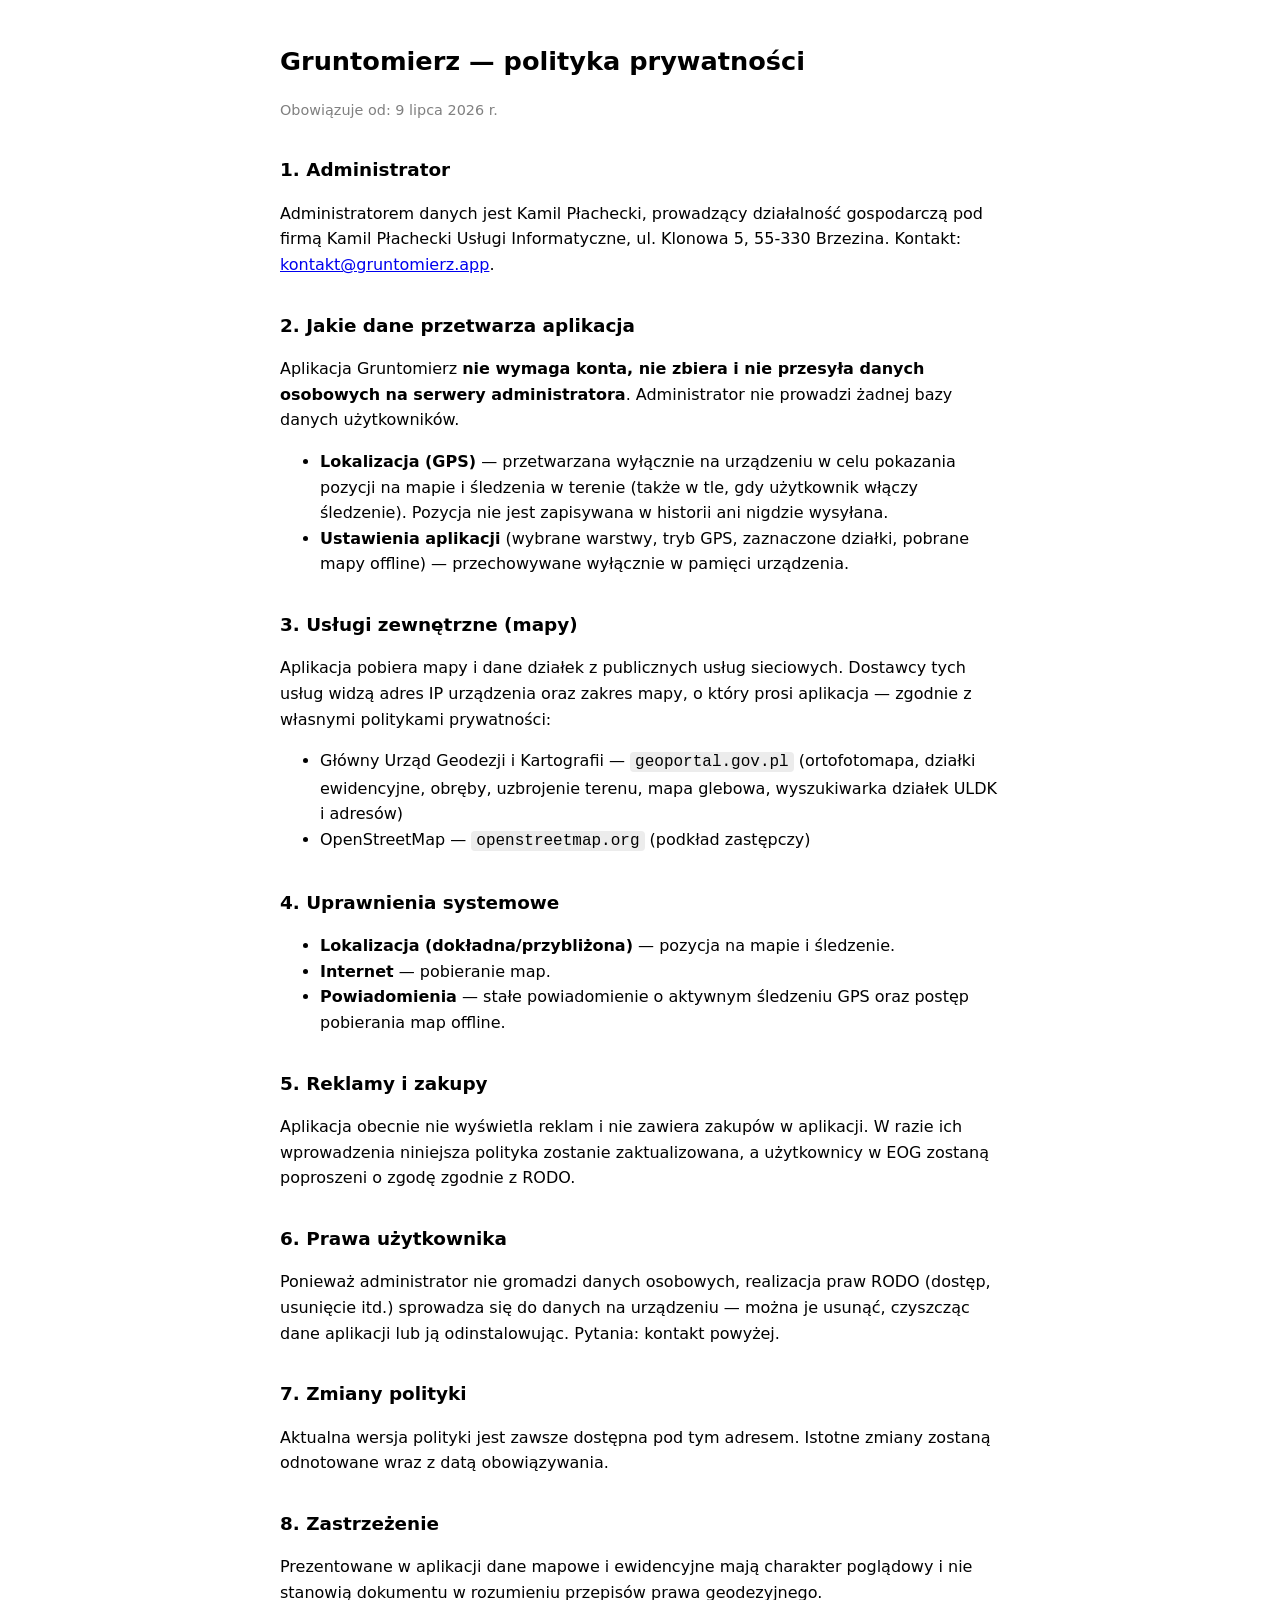
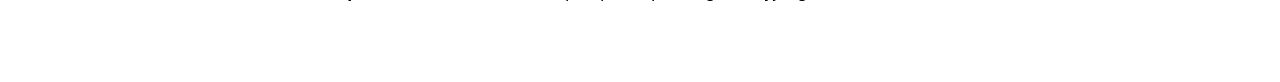
==== index.html @ 34370889 "Polityka prywatnosci Gruntomierz" ====
<!DOCTYPE html>
<html lang="pl">
<head>
<meta charset="utf-8">
<meta name="viewport" content="width=device-width, initial-scale=1">
<title>Gruntomierz — polityka prywatności</title>
<style>
  :root { color-scheme: light dark; }
  body { max-width: 720px; margin: 0 auto; padding: 24px 16px 64px;
         font: 16px/1.6 system-ui, sans-serif; }
  h1 { font-size: 1.6em; } h2 { font-size: 1.15em; margin-top: 1.8em; }
  code { background: rgba(127,127,127,.15); padding: 1px 5px; border-radius: 4px; }
  .meta { color: gray; font-size: .9em; }
</style>
</head>
<body>
<h1>Gruntomierz — polityka prywatności</h1>
<p class="meta">Obowiązuje od: 9 lipca 2026 r.</p>

<h2>1. Administrator</h2>
<p>Administratorem danych jest Kamil Płachecki, prowadzący działalność gospodarczą
pod firmą Kamil Płachecki Usługi Informatyczne, ul. Klonowa 5, 55-330 Brzezina.
Kontakt: <a href="mailto:kontakt@gruntomierz.app">kontakt@gruntomierz.app</a>.</p>

<h2>2. Jakie dane przetwarza aplikacja</h2>
<p>Aplikacja Gruntomierz <strong>nie wymaga konta, nie zbiera i nie przesyła danych
osobowych na serwery administratora</strong>. Administrator nie prowadzi żadnej bazy
danych użytkowników.</p>
<ul>
  <li><strong>Lokalizacja (GPS)</strong> — przetwarzana wyłącznie na urządzeniu w celu
  pokazania pozycji na mapie i śledzenia w terenie (także w tle, gdy użytkownik włączy
  śledzenie). Pozycja nie jest zapisywana w historii ani nigdzie wysyłana.</li>
  <li><strong>Ustawienia aplikacji</strong> (wybrane warstwy, tryb GPS, zaznaczone działki,
  pobrane mapy offline) — przechowywane wyłącznie w pamięci urządzenia.</li>
</ul>

<h2>3. Usługi zewnętrzne (mapy)</h2>
<p>Aplikacja pobiera mapy i dane działek z publicznych usług sieciowych. Dostawcy tych
usług widzą adres IP urządzenia oraz zakres mapy, o który prosi aplikacja — zgodnie
z własnymi politykami prywatności:</p>
<ul>
  <li>Główny Urząd Geodezji i Kartografii — <code>geoportal.gov.pl</code>
  (ortofotomapa, działki ewidencyjne, obręby, uzbrojenie terenu, mapa glebowa,
  wyszukiwarka działek ULDK i adresów)</li>
  <li>OpenStreetMap — <code>openstreetmap.org</code> (podkład zastępczy)</li>
</ul>

<h2>4. Uprawnienia systemowe</h2>
<ul>
  <li><strong>Lokalizacja (dokładna/przybliżona)</strong> — pozycja na mapie i śledzenie.</li>
  <li><strong>Internet</strong> — pobieranie map.</li>
  <li><strong>Powiadomienia</strong> — stałe powiadomienie o aktywnym śledzeniu GPS
  oraz postęp pobierania map offline.</li>
</ul>

<h2>5. Reklamy i zakupy</h2>
<p>Aplikacja obecnie nie wyświetla reklam i nie zawiera zakupów w aplikacji.
W razie ich wprowadzenia niniejsza polityka zostanie zaktualizowana, a użytkownicy
w EOG zostaną poproszeni o zgodę zgodnie z RODO.</p>

<h2>6. Prawa użytkownika</h2>
<p>Ponieważ administrator nie gromadzi danych osobowych, realizacja praw RODO
(dostęp, usunięcie itd.) sprowadza się do danych na urządzeniu — można je usunąć,
czyszcząc dane aplikacji lub ją odinstalowując. Pytania: kontakt powyżej.</p>

<h2>7. Zmiany polityki</h2>
<p>Aktualna wersja polityki jest zawsze dostępna pod tym adresem. Istotne zmiany
zostaną odnotowane wraz z datą obowiązywania.</p>

<h2>8. Zastrzeżenie</h2>
<p>Prezentowane w aplikacji dane mapowe i ewidencyjne mają charakter poglądowy
i nie stanowią dokumentu w rozumieniu przepisów prawa geodezyjnego.</p>
</body>
</html>
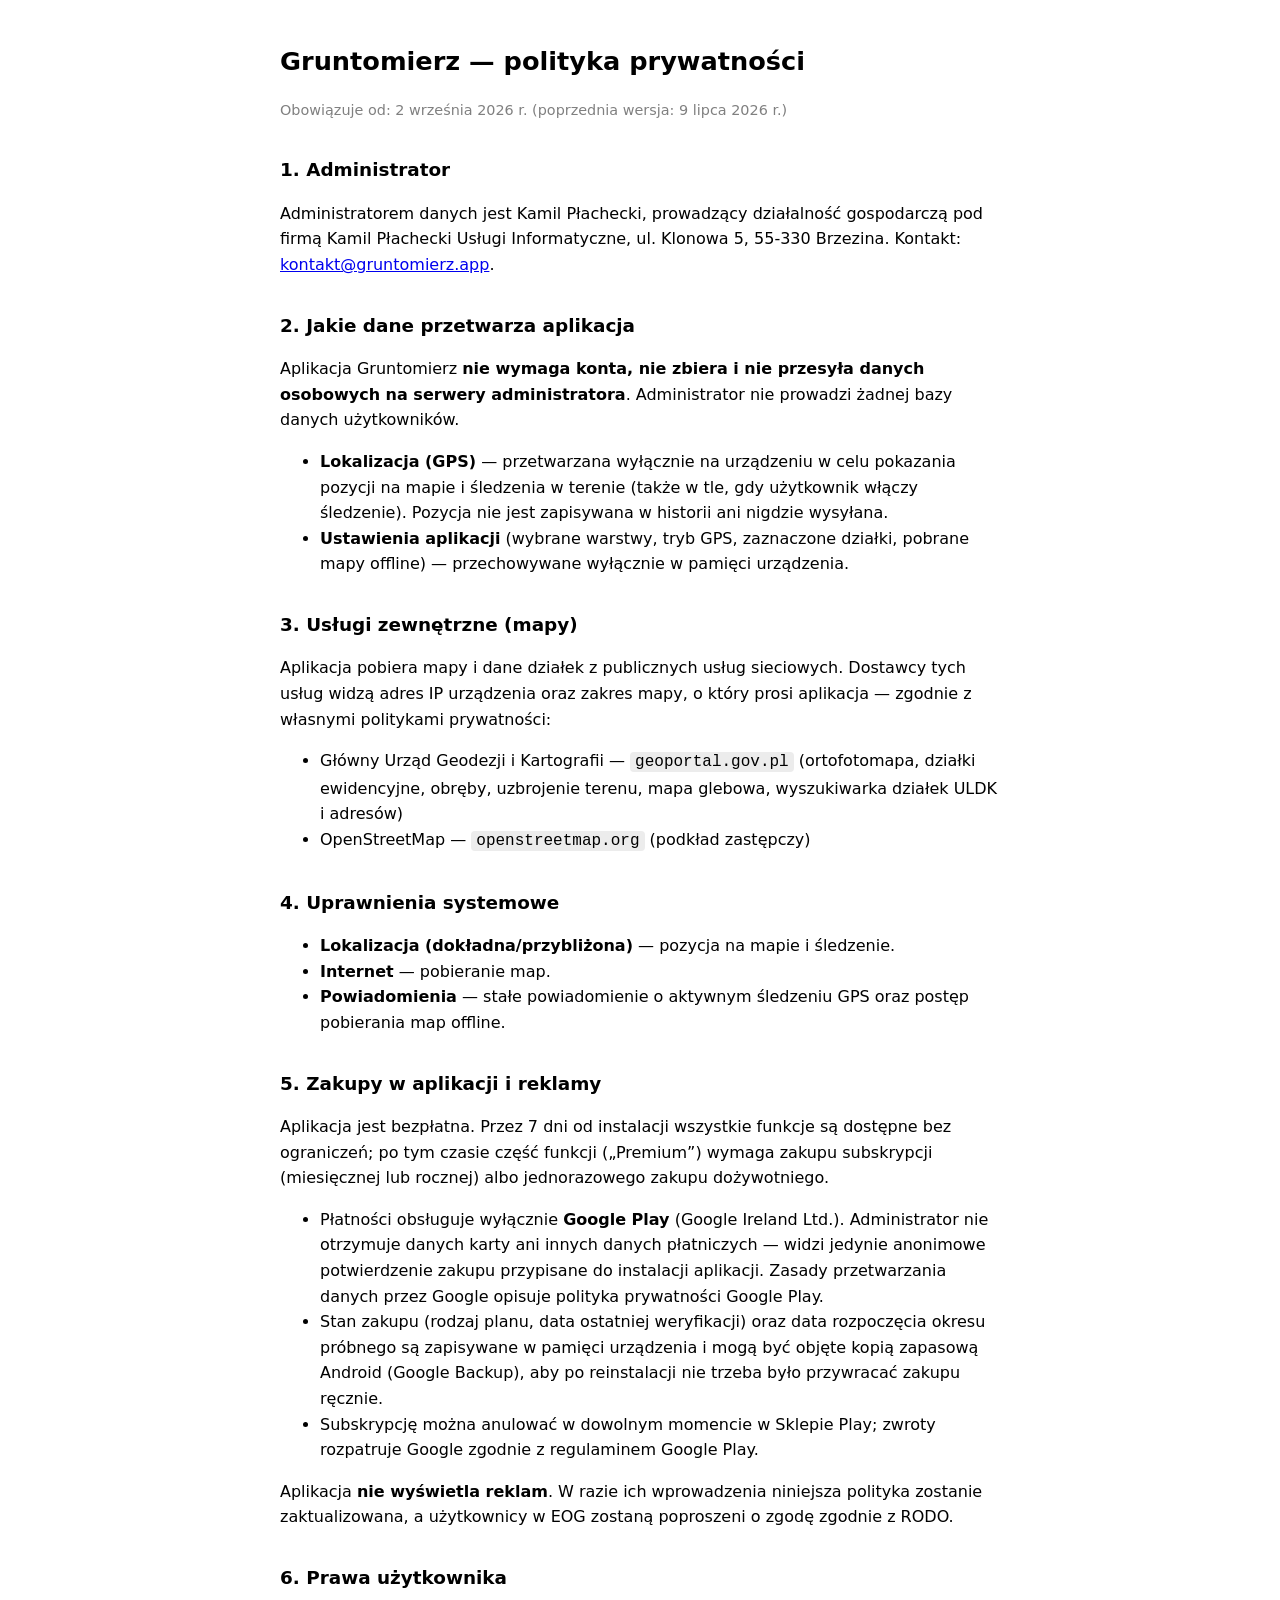
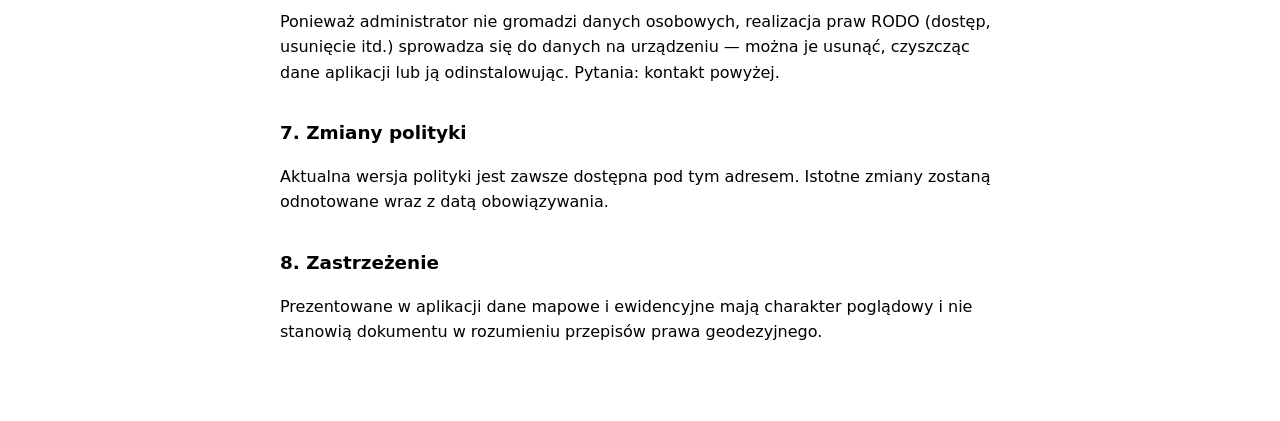
==== commit d0930059: "Polityka prywatnosci: sekcja o zakupach w aplikacji (Premium, Google Play Billing) Co-Authored-By: C" ====
--- a/index.html
+++ b/index.html
@@ -15,7 +15,7 @@
 </head>
 <body>
 <h1>Gruntomierz — polityka prywatności</h1>
-<p class="meta">Obowiązuje od: 9 lipca 2026 r.</p>
+<p class="meta">Obowiązuje od: 2 września 2026 r. (poprzednia wersja: 9 lipca 2026 r.)</p>
 
 <h2>1. Administrator</h2>
 <p>Administratorem danych jest Kamil Płachecki, prowadzący działalność gospodarczą
@@ -53,10 +53,23 @@
   oraz postęp pobierania map offline.</li>
 </ul>
 
-<h2>5. Reklamy i zakupy</h2>
-<p>Aplikacja obecnie nie wyświetla reklam i nie zawiera zakupów w aplikacji.
-W razie ich wprowadzenia niniejsza polityka zostanie zaktualizowana, a użytkownicy
-w EOG zostaną poproszeni o zgodę zgodnie z RODO.</p>
+<h2>5. Zakupy w aplikacji i reklamy</h2>
+<p>Aplikacja jest bezpłatna. Przez 7 dni od instalacji wszystkie funkcje są dostępne
+bez ograniczeń; po tym czasie część funkcji („Premium”) wymaga zakupu subskrypcji
+(miesięcznej lub rocznej) albo jednorazowego zakupu dożywotniego.</p>
+<ul>
+  <li>Płatności obsługuje wyłącznie <strong>Google Play</strong> (Google Ireland Ltd.).
+  Administrator nie otrzymuje danych karty ani innych danych płatniczych — widzi jedynie
+  anonimowe potwierdzenie zakupu przypisane do instalacji aplikacji. Zasady przetwarzania
+  danych przez Google opisuje polityka prywatności Google Play.</li>
+  <li>Stan zakupu (rodzaj planu, data ostatniej weryfikacji) oraz data rozpoczęcia okresu
+  próbnego są zapisywane w pamięci urządzenia i mogą być objęte kopią zapasową Android
+  (Google Backup), aby po reinstalacji nie trzeba było przywracać zakupu ręcznie.</li>
+  <li>Subskrypcję można anulować w dowolnym momencie w Sklepie Play; zwroty rozpatruje
+  Google zgodnie z regulaminem Google Play.</li>
+</ul>
+<p>Aplikacja <strong>nie wyświetla reklam</strong>. W razie ich wprowadzenia niniejsza polityka
+zostanie zaktualizowana, a użytkownicy w EOG zostaną poproszeni o zgodę zgodnie z RODO.</p>
 
 <h2>6. Prawa użytkownika</h2>
 <p>Ponieważ administrator nie gromadzi danych osobowych, realizacja praw RODO
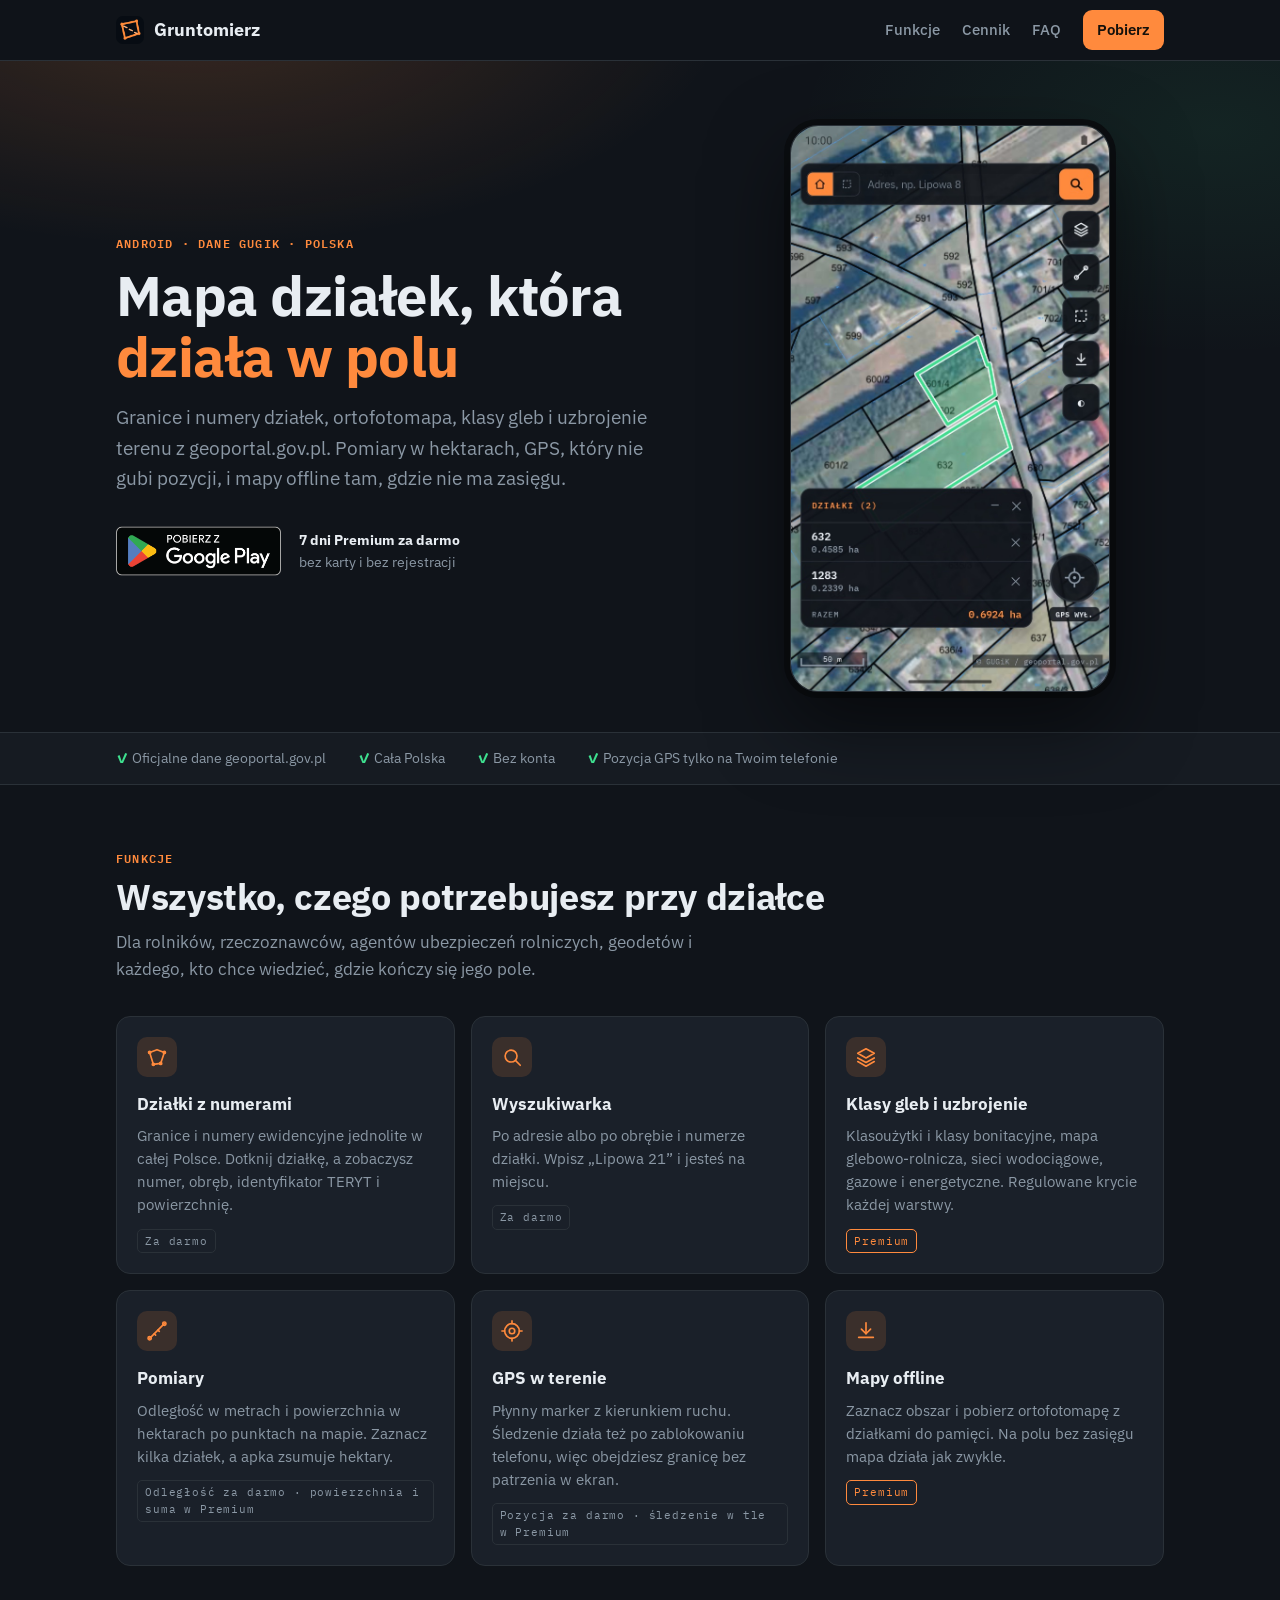
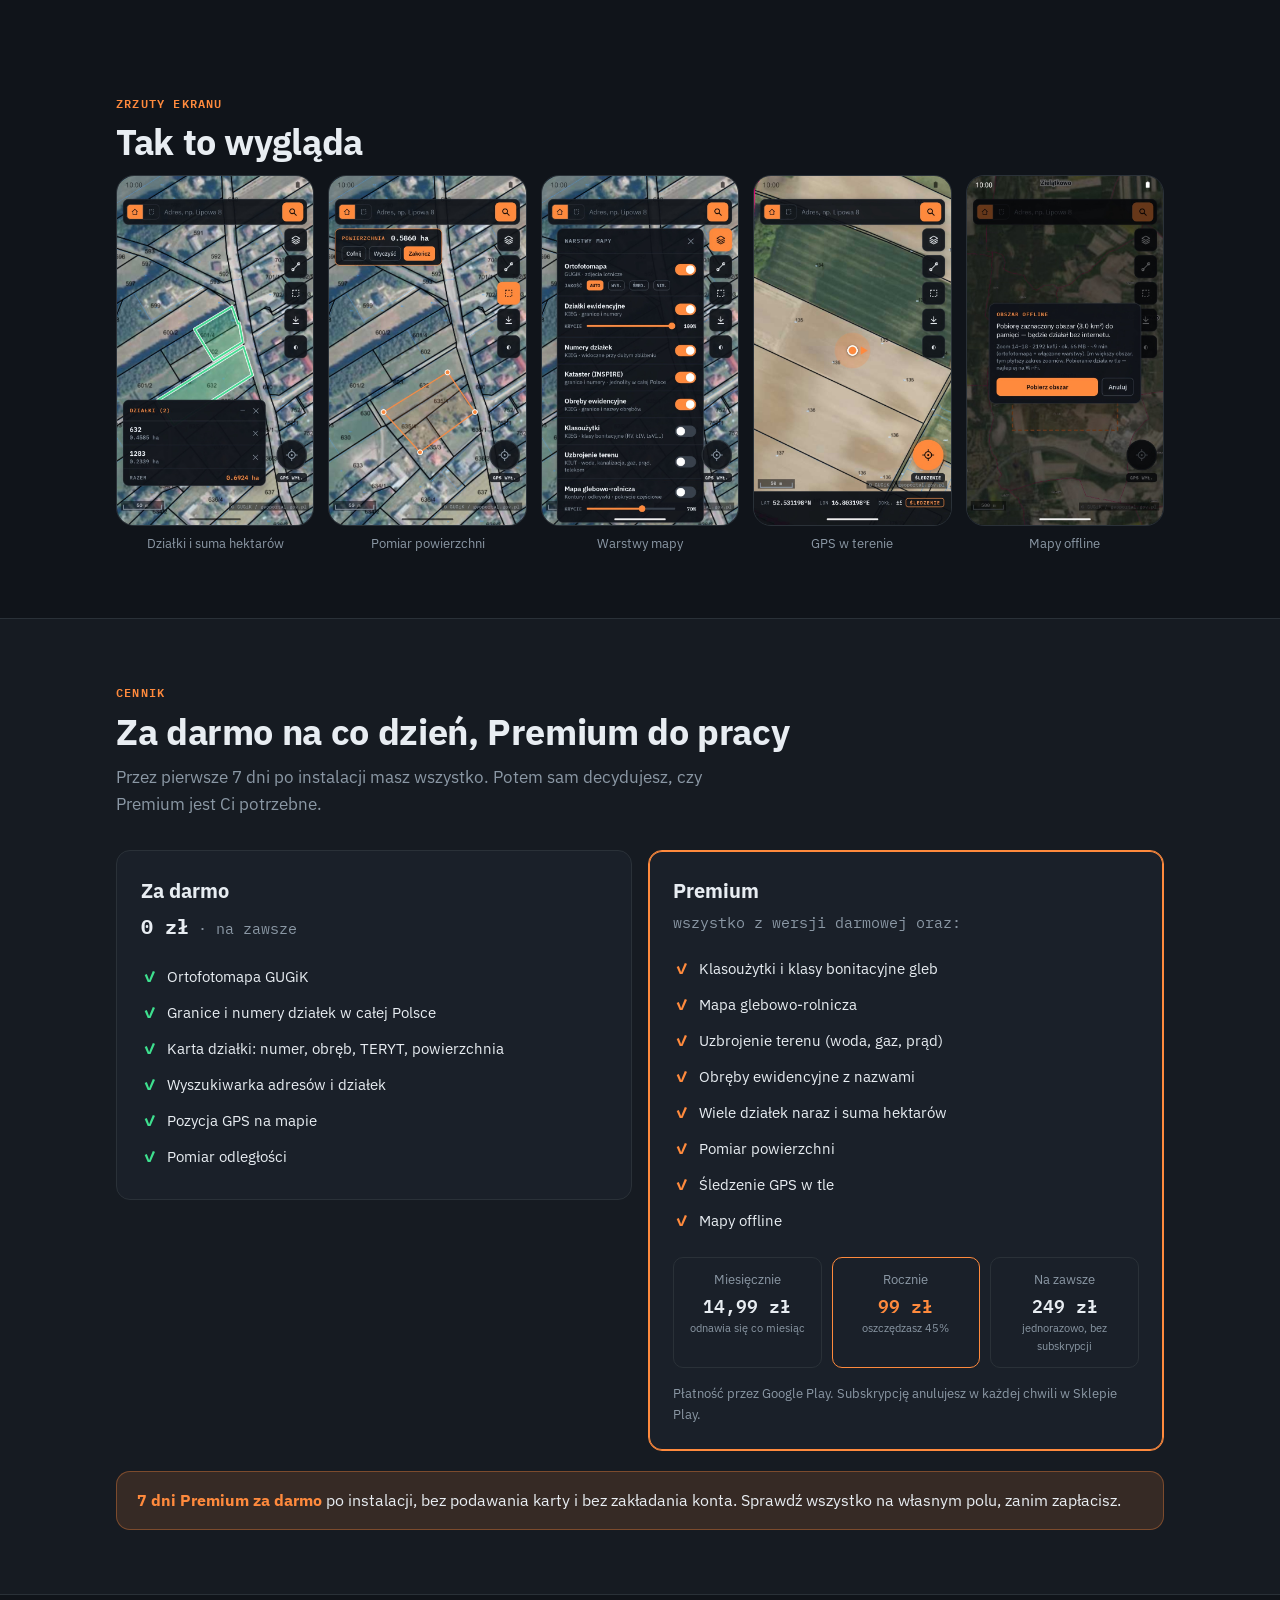
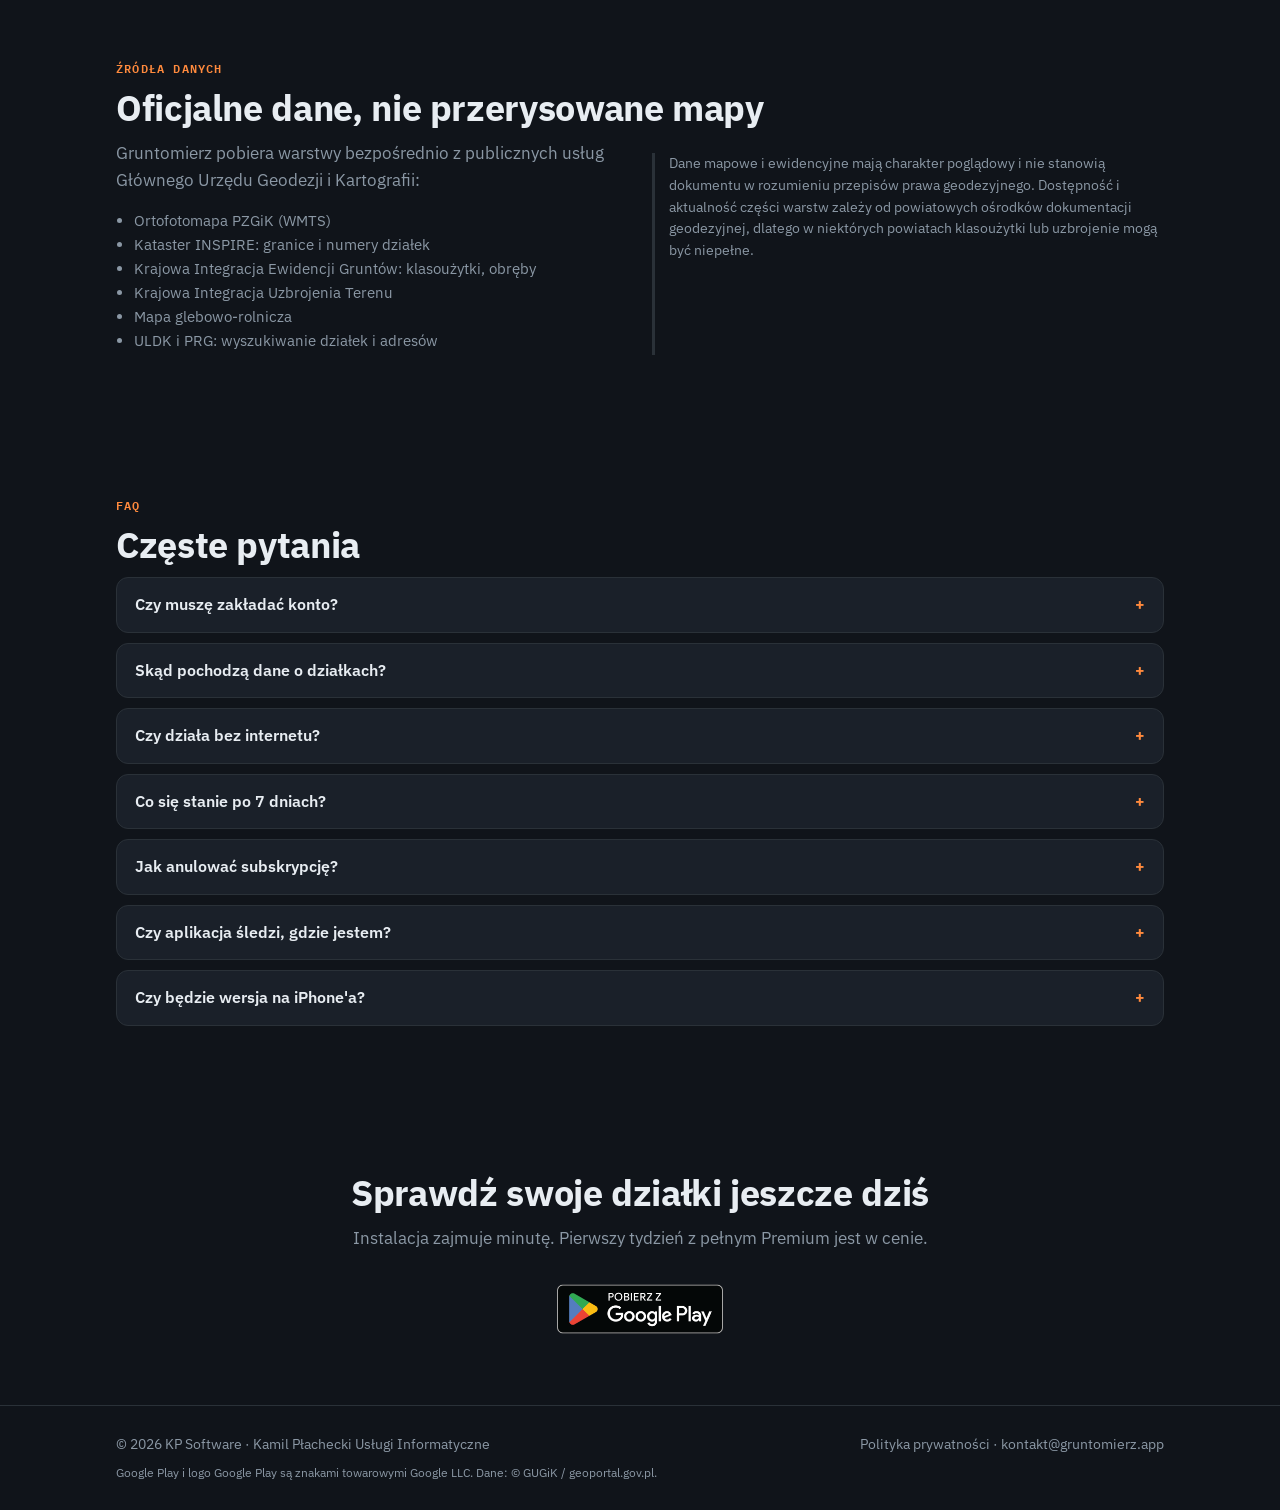
==== commit 6bb1873a: "Strona produktowa z odznaka Google Play; polityka prywatnosci na osobnej podstronie Co-Authored-By: " ====
--- a/index.html
+++ b/index.html
@@ -3,85 +3,236 @@
 <head>
 <meta charset="utf-8">
 <meta name="viewport" content="width=device-width, initial-scale=1">
-<title>Gruntomierz — polityka prywatności</title>
-<style>
-  :root { color-scheme: light dark; }
-  body { max-width: 720px; margin: 0 auto; padding: 24px 16px 64px;
-         font: 16px/1.6 system-ui, sans-serif; }
-  h1 { font-size: 1.6em; } h2 { font-size: 1.15em; margin-top: 1.8em; }
-  code { background: rgba(127,127,127,.15); padding: 1px 5px; border-radius: 4px; }
-  .meta { color: gray; font-size: .9em; }
-</style>
+<title>Gruntomierz – mapa działek dla rolników i rzeczoznawców</title>
+<meta name="description" content="Gruntomierz to aplikacja na Androida z mapą działek ewidencyjnych, ortofotomapą, klasami gleb, pomiarami i GPS w terenie. Oficjalne dane geoportal.gov.pl, mapy offline, 7 dni Premium za darmo.">
+<link rel="canonical" href="https://gruntomierz.app/">
+<meta property="og:type" content="website">
+<meta property="og:title" content="Gruntomierz – mapa działek dla rolników i rzeczoznawców">
+<meta property="og:description" content="Działki, ortofotomapa, klasy gleb, pomiary i GPS w terenie. Oficjalne dane geoportal.gov.pl. Android, 7 dni Premium za darmo.">
+<meta property="og:image" content="https://gruntomierz.app/assets/og-image.png">
+<meta property="og:url" content="https://gruntomierz.app/">
+<meta property="og:locale" content="pl_PL">
+<meta name="twitter:card" content="summary_large_image">
+<meta name="theme-color" content="#10141a">
+<link rel="icon" type="image/png" sizes="32x32" href="assets/favicon-32.png">
+<link rel="apple-touch-icon" href="assets/icon-192.png">
+<link rel="preconnect" href="https://fonts.googleapis.com">
+<link rel="preconnect" href="https://fonts.gstatic.com" crossorigin>
+<link href="https://fonts.googleapis.com/css2?family=IBM+Plex+Sans:wght@400;500;600;700&family=IBM+Plex+Mono:wght@500;600&display=swap" rel="stylesheet">
+<link rel="stylesheet" href="assets/site.css">
+<script type="application/ld+json">
+{
+  "@context": "https://schema.org",
+  "@type": "SoftwareApplication",
+  "name": "Gruntomierz",
+  "operatingSystem": "Android",
+  "applicationCategory": "UtilitiesApplication",
+  "description": "Mapa działek ewidencyjnych z ortofotomapą, klasami gleb, pomiarami, GPS w terenie i mapami offline. Oficjalne dane geoportal.gov.pl.",
+  "url": "https://gruntomierz.app/",
+  "installUrl": "https://play.google.com/store/apps/details?id=pl.gruntomierz.app",
+  "offers": [
+    {"@type": "Offer", "price": "0", "priceCurrency": "PLN", "description": "Wersja darmowa"},
+    {"@type": "Offer", "price": "14.99", "priceCurrency": "PLN", "description": "Premium miesięcznie"},
+    {"@type": "Offer", "price": "99", "priceCurrency": "PLN", "description": "Premium rocznie"},
+    {"@type": "Offer", "price": "249", "priceCurrency": "PLN", "description": "Premium na zawsze"}
+  ],
+  "author": {"@type": "Organization", "name": "KP Software"}
+}
+</script>
 </head>
 <body>
-<h1>Gruntomierz — polityka prywatności</h1>
-<p class="meta">Obowiązuje od: 2 września 2026 r. (poprzednia wersja: 9 lipca 2026 r.)</p>
-
-<h2>1. Administrator</h2>
-<p>Administratorem danych jest Kamil Płachecki, prowadzący działalność gospodarczą
-pod firmą Kamil Płachecki Usługi Informatyczne, ul. Klonowa 5, 55-330 Brzezina.
-Kontakt: <a href="mailto:kontakt@gruntomierz.app">kontakt@gruntomierz.app</a>.</p>
-
-<h2>2. Jakie dane przetwarza aplikacja</h2>
-<p>Aplikacja Gruntomierz <strong>nie wymaga konta, nie zbiera i nie przesyła danych
-osobowych na serwery administratora</strong>. Administrator nie prowadzi żadnej bazy
-danych użytkowników.</p>
-<ul>
-  <li><strong>Lokalizacja (GPS)</strong> — przetwarzana wyłącznie na urządzeniu w celu
-  pokazania pozycji na mapie i śledzenia w terenie (także w tle, gdy użytkownik włączy
-  śledzenie). Pozycja nie jest zapisywana w historii ani nigdzie wysyłana.</li>
-  <li><strong>Ustawienia aplikacji</strong> (wybrane warstwy, tryb GPS, zaznaczone działki,
-  pobrane mapy offline) — przechowywane wyłącznie w pamięci urządzenia.</li>
-</ul>
-
-<h2>3. Usługi zewnętrzne (mapy)</h2>
-<p>Aplikacja pobiera mapy i dane działek z publicznych usług sieciowych. Dostawcy tych
-usług widzą adres IP urządzenia oraz zakres mapy, o który prosi aplikacja — zgodnie
-z własnymi politykami prywatności:</p>
-<ul>
-  <li>Główny Urząd Geodezji i Kartografii — <code>geoportal.gov.pl</code>
-  (ortofotomapa, działki ewidencyjne, obręby, uzbrojenie terenu, mapa glebowa,
-  wyszukiwarka działek ULDK i adresów)</li>
-  <li>OpenStreetMap — <code>openstreetmap.org</code> (podkład zastępczy)</li>
-</ul>
-
-<h2>4. Uprawnienia systemowe</h2>
-<ul>
-  <li><strong>Lokalizacja (dokładna/przybliżona)</strong> — pozycja na mapie i śledzenie.</li>
-  <li><strong>Internet</strong> — pobieranie map.</li>
-  <li><strong>Powiadomienia</strong> — stałe powiadomienie o aktywnym śledzeniu GPS
-  oraz postęp pobierania map offline.</li>
-</ul>
-
-<h2>5. Zakupy w aplikacji i reklamy</h2>
-<p>Aplikacja jest bezpłatna. Przez 7 dni od instalacji wszystkie funkcje są dostępne
-bez ograniczeń; po tym czasie część funkcji („Premium”) wymaga zakupu subskrypcji
-(miesięcznej lub rocznej) albo jednorazowego zakupu dożywotniego.</p>
-<ul>
-  <li>Płatności obsługuje wyłącznie <strong>Google Play</strong> (Google Ireland Ltd.).
-  Administrator nie otrzymuje danych karty ani innych danych płatniczych — widzi jedynie
-  anonimowe potwierdzenie zakupu przypisane do instalacji aplikacji. Zasady przetwarzania
-  danych przez Google opisuje polityka prywatności Google Play.</li>
-  <li>Stan zakupu (rodzaj planu, data ostatniej weryfikacji) oraz data rozpoczęcia okresu
-  próbnego są zapisywane w pamięci urządzenia i mogą być objęte kopią zapasową Android
-  (Google Backup), aby po reinstalacji nie trzeba było przywracać zakupu ręcznie.</li>
-  <li>Subskrypcję można anulować w dowolnym momencie w Sklepie Play; zwroty rozpatruje
-  Google zgodnie z regulaminem Google Play.</li>
-</ul>
-<p>Aplikacja <strong>nie wyświetla reklam</strong>. W razie ich wprowadzenia niniejsza polityka
-zostanie zaktualizowana, a użytkownicy w EOG zostaną poproszeni o zgodę zgodnie z RODO.</p>
-
-<h2>6. Prawa użytkownika</h2>
-<p>Ponieważ administrator nie gromadzi danych osobowych, realizacja praw RODO
-(dostęp, usunięcie itd.) sprowadza się do danych na urządzeniu — można je usunąć,
-czyszcząc dane aplikacji lub ją odinstalowując. Pytania: kontakt powyżej.</p>
-
-<h2>7. Zmiany polityki</h2>
-<p>Aktualna wersja polityki jest zawsze dostępna pod tym adresem. Istotne zmiany
-zostaną odnotowane wraz z datą obowiązywania.</p>
-
-<h2>8. Zastrzeżenie</h2>
-<p>Prezentowane w aplikacji dane mapowe i ewidencyjne mają charakter poglądowy
-i nie stanowią dokumentu w rozumieniu przepisów prawa geodezyjnego.</p>
+
+<header class="nav">
+  <div class="wrap">
+    <a class="brand" href="/"><img src="assets/icon-192.png" alt="" width="28" height="28"> Gruntomierz</a>
+    <nav class="navlinks">
+      <a href="#funkcje">Funkcje</a>
+      <a href="#cennik">Cennik</a>
+      <a href="#faq">FAQ</a>
+      <a class="cta" href="https://play.google.com/store/apps/details?id=pl.gruntomierz.app">Pobierz</a>
+    </nav>
+  </div>
+</header>
+
+<section class="hero">
+  <div class="wrap">
+    <div>
+      <div class="mono">Android · dane GUGiK · Polska</div>
+      <h1>Mapa działek, która <em>działa w polu</em></h1>
+      <p class="lead">Granice i numery działek, ortofotomapa, klasy gleb i uzbrojenie terenu z geoportal.gov.pl. Pomiary w hektarach, GPS, który nie gubi pozycji, i mapy offline tam, gdzie nie ma zasięgu.</p>
+      <div class="badges">
+        <a href="https://play.google.com/store/apps/details?id=pl.gruntomierz.app"><img class="play" src="assets/google-play-badge-pl.png" alt="Pobierz z Google Play"></a>
+        <div class="trial"><strong>7 dni Premium za darmo</strong><br>bez karty i bez rejestracji</div>
+      </div>
+    </div>
+    <img class="phone" src="assets/shot_01_dzialki.jpg" alt="Ekran aplikacji Gruntomierz: zaznaczone działki z numerami i sumą powierzchni na ortofotomapie" width="540" height="960">
+  </div>
+</section>
+
+<div class="trust">
+  <div class="wrap">
+    <span>Oficjalne dane geoportal.gov.pl</span>
+    <span>Cała Polska</span>
+    <span>Bez konta</span>
+    <span>Pozycja GPS tylko na Twoim telefonie</span>
+  </div>
+</div>
+
+<section id="funkcje">
+  <div class="wrap">
+    <div class="mono">Funkcje</div>
+    <h2>Wszystko, czego potrzebujesz przy działce</h2>
+    <p class="sub">Dla rolników, rzeczoznawców, agentów ubezpieczeń rolniczych, geodetów i każdego, kto chce wiedzieć, gdzie kończy się jego pole.</p>
+    <div class="grid">
+      <div class="card">
+        <div class="ico"><svg viewBox="0 0 24 24"><path d="M4 7l8-3 8 3-4 12-8 1z"/><circle cx="4" cy="7" r="1.2"/><circle cx="20" cy="7" r="1.2"/><circle cx="16" cy="19" r="1.2"/><circle cx="8" cy="20" r="1.2"/></svg></div>
+        <h3>Działki z numerami</h3>
+        <p>Granice i numery ewidencyjne jednolite w całej Polsce. Dotknij działkę, a zobaczysz numer, obręb, identyfikator TERYT i powierzchnię.</p>
+        <span class="tag">Za darmo</span>
+      </div>
+      <div class="card">
+        <div class="ico"><svg viewBox="0 0 24 24"><circle cx="11" cy="11" r="6.5"/><path d="M16 16l5 5"/></svg></div>
+        <h3>Wyszukiwarka</h3>
+        <p>Po adresie albo po obrębie i numerze działki. Wpisz „Lipowa 21” i jesteś na miejscu.</p>
+        <span class="tag">Za darmo</span>
+      </div>
+      <div class="card">
+        <div class="ico"><svg viewBox="0 0 24 24"><path d="M12 3l9 5-9 5-9-5z"/><path d="M3 13l9 5 9-5"/><path d="M3 17l9 5 9-5"/></svg></div>
+        <h3>Klasy gleb i uzbrojenie</h3>
+        <p>Klasoużytki i klasy bonitacyjne, mapa glebowo-rolnicza, sieci wodociągowe, gazowe i energetyczne. Regulowane krycie każdej warstwy.</p>
+        <span class="tag prem">Premium</span>
+      </div>
+      <div class="card">
+        <div class="ico"><svg viewBox="0 0 24 24"><path d="M4 20L20 4"/><circle cx="4" cy="20" r="1.8"/><circle cx="20" cy="4" r="1.8"/><path d="M9 15l1.5 1.5M13 11l1.5 1.5"/></svg></div>
+        <h3>Pomiary</h3>
+        <p>Odległość w metrach i powierzchnia w hektarach po punktach na mapie. Zaznacz kilka działek, a apka zsumuje hektary.</p>
+        <span class="tag">Odległość za darmo · powierzchnia i suma w Premium</span>
+      </div>
+      <div class="card">
+        <div class="ico"><svg viewBox="0 0 24 24"><circle cx="12" cy="12" r="3"/><circle cx="12" cy="12" r="8"/><path d="M12 1v3M12 20v3M1 12h3M20 12h3"/></svg></div>
+        <h3>GPS w terenie</h3>
+        <p>Płynny marker z kierunkiem ruchu. Śledzenie działa też po zablokowaniu telefonu, więc obejdziesz granicę bez patrzenia w ekran.</p>
+        <span class="tag">Pozycja za darmo · śledzenie w tle w Premium</span>
+      </div>
+      <div class="card">
+        <div class="ico"><svg viewBox="0 0 24 24"><path d="M12 3v12"/><path d="M7 10l5 5 5-5"/><path d="M4 19h16"/></svg></div>
+        <h3>Mapy offline</h3>
+        <p>Zaznacz obszar i pobierz ortofotomapę z działkami do pamięci. Na polu bez zasięgu mapa działa jak zwykle.</p>
+        <span class="tag prem">Premium</span>
+      </div>
+    </div>
+  </div>
+</section>
+
+<section id="ekrany">
+  <div class="wrap">
+    <div class="mono">Zrzuty ekranu</div>
+    <h2>Tak to wygląda</h2>
+    <div class="shots">
+      <figure><img src="assets/shot_01_dzialki.jpg" alt="Lista zaznaczonych działek z sumą powierzchni" loading="lazy" width="540" height="960"><figcaption>Działki i suma hektarów</figcaption></figure>
+      <figure><img src="assets/shot_02_pomiar.jpg" alt="Pomiar powierzchni po punktach na mapie" loading="lazy" width="540" height="960"><figcaption>Pomiar powierzchni</figcaption></figure>
+      <figure><img src="assets/shot_03_warstwy.jpg" alt="Panel warstw mapy" loading="lazy" width="540" height="960"><figcaption>Warstwy mapy</figcaption></figure>
+      <figure><img src="assets/shot_06_gps.jpg" alt="Śledzenie GPS na mapie działek" loading="lazy" width="540" height="960"><figcaption>GPS w terenie</figcaption></figure>
+      <figure><img src="assets/shot_05_offline.jpg" alt="Pobieranie obszaru mapy do pamięci offline" loading="lazy" width="540" height="960"><figcaption>Mapy offline</figcaption></figure>
+    </div>
+  </div>
+</section>
+
+<section id="cennik" class="pricing">
+  <div class="wrap">
+    <div class="mono">Cennik</div>
+    <h2>Za darmo na co dzień, Premium do pracy</h2>
+    <p class="sub">Przez pierwsze 7 dni po instalacji masz wszystko. Potem sam decydujesz, czy Premium jest Ci potrzebne.</p>
+    <div class="plans">
+      <div class="plan free">
+        <h3>Za darmo</h3>
+        <p class="price"><b>0 zł</b> · na zawsze</p>
+        <ul>
+          <li>Ortofotomapa GUGiK</li>
+          <li>Granice i numery działek w całej Polsce</li>
+          <li>Karta działki: numer, obręb, TERYT, powierzchnia</li>
+          <li>Wyszukiwarka adresów i działek</li>
+          <li>Pozycja GPS na mapie</li>
+          <li>Pomiar odległości</li>
+        </ul>
+      </div>
+      <div class="plan prem">
+        <h3>Premium</h3>
+        <p class="price">wszystko z wersji darmowej oraz:</p>
+        <ul>
+          <li>Klasoużytki i klasy bonitacyjne gleb</li>
+          <li>Mapa glebowo-rolnicza</li>
+          <li>Uzbrojenie terenu (woda, gaz, prąd)</li>
+          <li>Obręby ewidencyjne z nazwami</li>
+          <li>Wiele działek naraz i suma hektarów</li>
+          <li>Pomiar powierzchni</li>
+          <li>Śledzenie GPS w tle</li>
+          <li>Mapy offline</li>
+        </ul>
+        <div class="tiers">
+          <div class="tier"><div class="n">Miesięcznie</div><div class="v">14,99 zł</div><div class="s">odnawia się co miesiąc</div></div>
+          <div class="tier best"><div class="n">Rocznie</div><div class="v">99 zł</div><div class="s">oszczędzasz 45%</div></div>
+          <div class="tier"><div class="n">Na zawsze</div><div class="v">249 zł</div><div class="s">jednorazowo, bez subskrypcji</div></div>
+        </div>
+        <p class="note">Płatność przez Google Play. Subskrypcję anulujesz w każdej chwili w Sklepie Play.</p>
+      </div>
+    </div>
+    <div class="trialbox"><span><b>7 dni Premium za darmo</b> po instalacji, bez podawania karty i bez zakładania konta. Sprawdź wszystko na własnym polu, zanim zapłacisz.</span></div>
+  </div>
+</section>
+
+<section id="dane">
+  <div class="wrap">
+    <div class="mono">Źródła danych</div>
+    <h2>Oficjalne dane, nie przerysowane mapy</h2>
+    <div class="sources">
+      <div>
+        <p class="sub" style="margin-bottom:12px">Gruntomierz pobiera warstwy bezpośrednio z publicznych usług Głównego Urzędu Geodezji i Kartografii:</p>
+        <ul>
+          <li>Ortofotomapa PZGiK (WMTS)</li>
+          <li>Kataster INSPIRE: granice i numery działek</li>
+          <li>Krajowa Integracja Ewidencji Gruntów: klasoużytki, obręby</li>
+          <li>Krajowa Integracja Uzbrojenia Terenu</li>
+          <li>Mapa glebowo-rolnicza</li>
+          <li>ULDK i PRG: wyszukiwanie działek i adresów</li>
+        </ul>
+      </div>
+      <p class="disclaimer">Dane mapowe i ewidencyjne mają charakter poglądowy i nie stanowią dokumentu w rozumieniu przepisów prawa geodezyjnego. Dostępność i aktualność części warstw zależy od powiatowych ośrodków dokumentacji geodezyjnej, dlatego w niektórych powiatach klasoużytki lub uzbrojenie mogą być niepełne.</p>
+    </div>
+  </div>
+</section>
+
+<section id="faq" class="faq">
+  <div class="wrap">
+    <div class="mono">FAQ</div>
+    <h2>Częste pytania</h2>
+    <details><summary>Czy muszę zakładać konto?</summary><p>Nie. Aplikacja nie ma logowania ani rejestracji. Zakup Premium jest przypisany do Twojego konta Google w Sklepie Play i sam przenosi się na nowy telefon.</p></details>
+    <details><summary>Skąd pochodzą dane o działkach?</summary><p>Z publicznych usług geoportal.gov.pl prowadzonych przez GUGiK, tych samych, z których korzystają urzędy. Aplikacja nie ma własnej kopii danych, więc widzisz to, co aktualnie publikuje geoportal.</p></details>
+    <details><summary>Czy działa bez internetu?</summary><p>Tak, po pobraniu obszaru offline (Premium). Zaznaczasz prostokąt na mapie, apka zapisuje ortofotomapę i włączone warstwy w pamięci telefonu i na polu bez zasięgu wszystko działa jak zwykle. Wyszukiwarka i karta działki wymagają internetu.</p></details>
+    <details><summary>Co się stanie po 7 dniach?</summary><p>Aplikacja przełącza się w wersję darmową: mapa działek z numerami, wyszukiwarka, pozycja GPS i pomiar odległości zostają na zawsze. Funkcje Premium pokazują kłódkę i można je odblokować w każdej chwili.</p></details>
+    <details><summary>Jak anulować subskrypcję?</summary><p>W Sklepie Play: Płatności i subskrypcje → Subskrypcje → Gruntomierz Premium → Anuluj. Dostęp trwa do końca opłaconego okresu. Jeśli nie lubisz subskrypcji, wybierz plan „Na zawsze”.</p></details>
+    <details><summary>Czy aplikacja śledzi, gdzie jestem?</summary><p>Pozycja GPS jest przetwarzana wyłącznie na telefonie i nigdzie nie jest wysyłana ani zapisywana. Szczegóły w <a href="polityka-prywatnosci.html">polityce prywatności</a>.</p></details>
+    <details><summary>Czy będzie wersja na iPhone'a?</summary><p>Na razie nie. Gruntomierz jest dostępny na Androida 8.0 i nowsze. Jeśli zależy Ci na wersji iOS, napisz, liczymy głosy.</p></details>
+  </div>
+</section>
+
+<section class="cta-final">
+  <div class="wrap">
+    <h2>Sprawdź swoje działki jeszcze dziś</h2>
+    <p class="sub" style="margin: 0 auto 24px">Instalacja zajmuje minutę. Pierwszy tydzień z pełnym Premium jest w cenie.</p>
+    <div class="badges">
+      <a href="https://play.google.com/store/apps/details?id=pl.gruntomierz.app"><img class="play" src="assets/google-play-badge-pl.png" alt="Pobierz z Google Play"></a>
+    </div>
+  </div>
+</section>
+
+<footer class="foot">
+  <div class="wrap">
+    <span>© 2026 KP Software · Kamil Płachecki Usługi Informatyczne</span>
+    <span><a href="polityka-prywatnosci.html">Polityka prywatności</a> · <a href="mailto:kontakt@gruntomierz.app">kontakt@gruntomierz.app</a></span>
+    <span style="flex-basis:100%;font-size:12px">Google Play i logo Google Play są znakami towarowymi Google LLC. Dane: © GUGiK / geoportal.gov.pl.</span>
+  </div>
+</footer>
+
 </body>
 </html>
--- a/assets/site.css
+++ b/assets/site.css
@@ -0,0 +1,142 @@
+:root {
+  --bg: #10141a;
+  --bg2: #161b22;
+  --panel: #1a2029;
+  --border: #2a3138;
+  --text: #e8edf2;
+  --sub: #8b98a5;
+  --accent: #ff8a3d;
+  --accent-soft: rgba(255, 138, 61, .14);
+  --on-accent: #14100b;
+  --green: #3ee08f;
+  --radius: 14px;
+  --sans: "IBM Plex Sans", system-ui, -apple-system, "Segoe UI", Roboto, sans-serif;
+  --mono: "IBM Plex Mono", ui-monospace, SFMono-Regular, Menlo, monospace;
+}
+* { box-sizing: border-box; }
+html { scroll-behavior: smooth; }
+body {
+  margin: 0; background: var(--bg); color: var(--text);
+  font: 16px/1.6 var(--sans); -webkit-font-smoothing: antialiased;
+}
+img { max-width: 100%; height: auto; display: block; }
+a { color: var(--accent); text-decoration: none; }
+a:hover { text-decoration: underline; }
+.wrap { max-width: 1080px; margin: 0 auto; padding: 0 16px; }
+.mono { font-family: var(--mono); letter-spacing: .1em; text-transform: uppercase; font-size: 12px; font-weight: 600; color: var(--accent); }
+
+/* nav */
+.nav { position: sticky; top: 0; z-index: 10; background: rgba(16,20,26,.92); backdrop-filter: blur(10px); border-bottom: 1px solid var(--border); }
+.nav .wrap { display: flex; align-items: center; justify-content: space-between; height: 60px; gap: 16px; }
+.brand { display: flex; align-items: center; gap: 10px; color: var(--text); font-weight: 700; font-size: 18px; }
+.brand:hover { text-decoration: none; }
+.brand img { border-radius: 7px; }
+.navlinks { display: flex; gap: 22px; align-items: center; }
+.navlinks a, .navlink { color: var(--sub); font-weight: 500; font-size: 15px; }
+.navlinks a:hover, .navlink:hover { color: var(--text); text-decoration: none; }
+.navlinks .cta { color: var(--on-accent); background: var(--accent); padding: 8px 14px; border-radius: 9px; font-weight: 600; }
+.navlinks .cta:hover { color: var(--on-accent); filter: brightness(1.05); }
+@media (max-width: 720px) { .navlinks a:not(.cta) { display: none; } }
+
+/* hero */
+.hero { padding: 64px 0 40px; background:
+  radial-gradient(900px 420px at 15% -10%, rgba(255,138,61,.18), transparent 60%),
+  radial-gradient(700px 380px at 95% 10%, rgba(62,224,143,.08), transparent 60%); }
+.hero .wrap { display: grid; grid-template-columns: minmax(0, 1.15fr) minmax(0, .85fr); gap: 40px; align-items: center; }
+.hero h1 { font-size: clamp(34px, 5vw, 56px); line-height: 1.08; margin: 12px 0 16px; letter-spacing: -.01em; }
+.hero h1 em { font-style: normal; color: var(--accent); }
+.hero p.lead { font-size: 19px; color: var(--sub); margin: 0 0 26px; max-width: 540px; }
+.badges { display: flex; align-items: center; gap: 18px; flex-wrap: wrap; }
+.badges img.play { height: 64px; width: auto; }
+.badges .trial { font-size: 14px; color: var(--sub); }
+.badges .trial strong { color: var(--text); }
+.phone { justify-self: center; width: min(320px, 78vw); border-radius: 28px; border: 1px solid var(--border);
+  box-shadow: 0 30px 80px rgba(0,0,0,.55), 0 0 0 6px #0b0e11; overflow: hidden; }
+@media (max-width: 860px) {
+  .hero { padding: 40px 0 28px; }
+  .hero .wrap { grid-template-columns: 1fr; gap: 32px; }
+  .phone { width: min(280px, 72vw); }
+}
+
+/* trust strip */
+.trust { border-top: 1px solid var(--border); border-bottom: 1px solid var(--border); background: var(--bg2); }
+.trust .wrap { display: flex; flex-wrap: wrap; gap: 8px 32px; padding: 14px 16px; font-size: 14px; color: var(--sub); }
+.trust span::before { content: "✓ "; color: var(--green); font-weight: 700; }
+
+/* sections */
+section { padding: 64px 0; }
+section h2 { font-size: clamp(26px, 3.4vw, 36px); line-height: 1.15; margin: 8px 0 12px; letter-spacing: -.01em; }
+section p.sub { color: var(--sub); font-size: 17px; margin: 0 0 32px; max-width: 640px; }
+.grid { display: grid; grid-template-columns: repeat(3, minmax(0, 1fr)); gap: 16px; }
+@media (max-width: 860px) { .grid { grid-template-columns: repeat(2, minmax(0, 1fr)); } }
+@media (max-width: 560px) { .grid { grid-template-columns: 1fr; } }
+.card { background: var(--panel); border: 1px solid var(--border); border-radius: var(--radius); padding: 20px; }
+.card .ico { width: 40px; height: 40px; border-radius: 10px; background: var(--accent-soft); display: grid; place-items: center; margin-bottom: 14px; }
+.card .ico svg { width: 22px; height: 22px; stroke: var(--accent); fill: none; stroke-width: 1.8; stroke-linecap: round; stroke-linejoin: round; }
+.card h3 { margin: 0 0 6px; font-size: 17px; }
+.card p { margin: 0; color: var(--sub); font-size: 14.5px; }
+.card .tag { display: inline-block; margin-top: 12px; font-family: var(--mono); font-size: 10.5px; letter-spacing: .08em; padding: 3px 7px; border-radius: 5px; border: 1px solid var(--border); color: var(--sub); }
+.card .tag.prem { border-color: var(--accent); color: var(--accent); }
+
+/* screenshots */
+.shots { display: grid; grid-template-columns: repeat(5, minmax(0, 1fr)); gap: 14px; }
+.shots figure { margin: 0; }
+.shots img { width: 100%; border-radius: 18px; border: 1px solid var(--border); }
+.shots figcaption { font-size: 13px; color: var(--sub); margin-top: 8px; text-align: center; }
+@media (max-width: 860px) { .shots { grid-template-columns: repeat(3, minmax(0, 1fr)); } .shots figure:nth-child(n+4) { display: none; } }
+@media (max-width: 480px) { .shots { grid-template-columns: repeat(2, minmax(0, 1fr)); } .shots figure:nth-child(n+3) { display: none; } }
+
+/* pricing */
+.pricing { background: var(--bg2); border-top: 1px solid var(--border); border-bottom: 1px solid var(--border); }
+.plans { display: grid; grid-template-columns: minmax(0, 1fr) minmax(0, 1fr); gap: 16px; align-items: start; }
+@media (max-width: 760px) { .plans { grid-template-columns: 1fr; } }
+.plan { background: var(--panel); border: 1px solid var(--border); border-radius: var(--radius); padding: 24px; }
+.plan.prem { border-color: var(--accent); box-shadow: 0 0 0 1px var(--accent) inset; }
+.plan h3 { margin: 0 0 4px; font-size: 20px; }
+.plan .price { font-family: var(--mono); font-size: 15px; color: var(--sub); margin: 0 0 16px; }
+.plan .price b { color: var(--text); font-size: 20px; }
+.plan ul { list-style: none; padding: 0; margin: 0; }
+.plan li { padding: 6px 0 6px 26px; position: relative; font-size: 15px; }
+.plan li::before { content: "✓"; position: absolute; left: 2px; color: var(--accent); font-weight: 700; }
+.plan.free li::before { color: var(--green); }
+.tiers { display: grid; grid-template-columns: repeat(3, minmax(0, 1fr)); gap: 10px; margin-top: 18px; }
+@media (max-width: 480px) { .tiers { grid-template-columns: 1fr; } }
+.tier { border: 1px solid var(--border); border-radius: 10px; padding: 12px; text-align: center; }
+.tier.best { border-color: var(--accent); }
+.tier .n { font-size: 13px; color: var(--sub); }
+.tier .v { font-family: var(--mono); font-weight: 600; font-size: 18px; }
+.tier .s { font-size: 11px; color: var(--sub); }
+.tier.best .v { color: var(--accent); }
+.plan .note { font-size: 13px; color: var(--sub); margin: 16px 0 0; }
+.trialbox { margin-top: 20px; padding: 16px 20px; border-radius: var(--radius); background: var(--accent-soft); border: 1px solid rgba(255,138,61,.35); display: flex; gap: 14px; align-items: center; flex-wrap: wrap; }
+.trialbox b { color: var(--accent); }
+
+/* faq */
+.faq details { border: 1px solid var(--border); border-radius: 12px; padding: 0 18px; margin-bottom: 10px; background: var(--panel); }
+.faq summary { cursor: pointer; padding: 14px 0; font-weight: 600; list-style: none; display: flex; justify-content: space-between; gap: 12px; }
+.faq summary::-webkit-details-marker { display: none; }
+.faq summary::after { content: "+"; color: var(--accent); font-weight: 700; }
+.faq details[open] summary::after { content: "–"; }
+.faq details p { margin: 0 0 16px; color: var(--sub); font-size: 15px; }
+
+/* data / disclaimer */
+.sources { display: grid; grid-template-columns: minmax(0, 1fr) minmax(0, 1fr); gap: 24px; }
+@media (max-width: 760px) { .sources { grid-template-columns: 1fr; } }
+.sources ul { padding-left: 18px; color: var(--sub); font-size: 15px; }
+.disclaimer { font-size: 13.5px; color: var(--sub); border-left: 3px solid var(--border); padding-left: 14px; }
+
+/* cta */
+.cta-final { text-align: center; }
+.cta-final .badges { justify-content: center; }
+
+/* footer */
+.foot { border-top: 1px solid var(--border); padding: 28px 0; color: var(--sub); font-size: 13.5px; }
+.foot .wrap { display: flex; flex-wrap: wrap; gap: 8px 24px; justify-content: space-between; }
+.foot a { color: var(--sub); }
+
+/* doc pages */
+body.doc .prose { max-width: 760px; padding: 32px 16px 64px; }
+.prose h1 { font-size: 1.7em; line-height: 1.2; }
+.prose h2 { font-size: 1.15em; margin-top: 1.8em; }
+.prose code { background: rgba(127,127,127,.15); padding: 1px 5px; border-radius: 4px; font-family: var(--mono); font-size: .9em; }
+.prose .meta { color: var(--sub); font-size: .9em; }
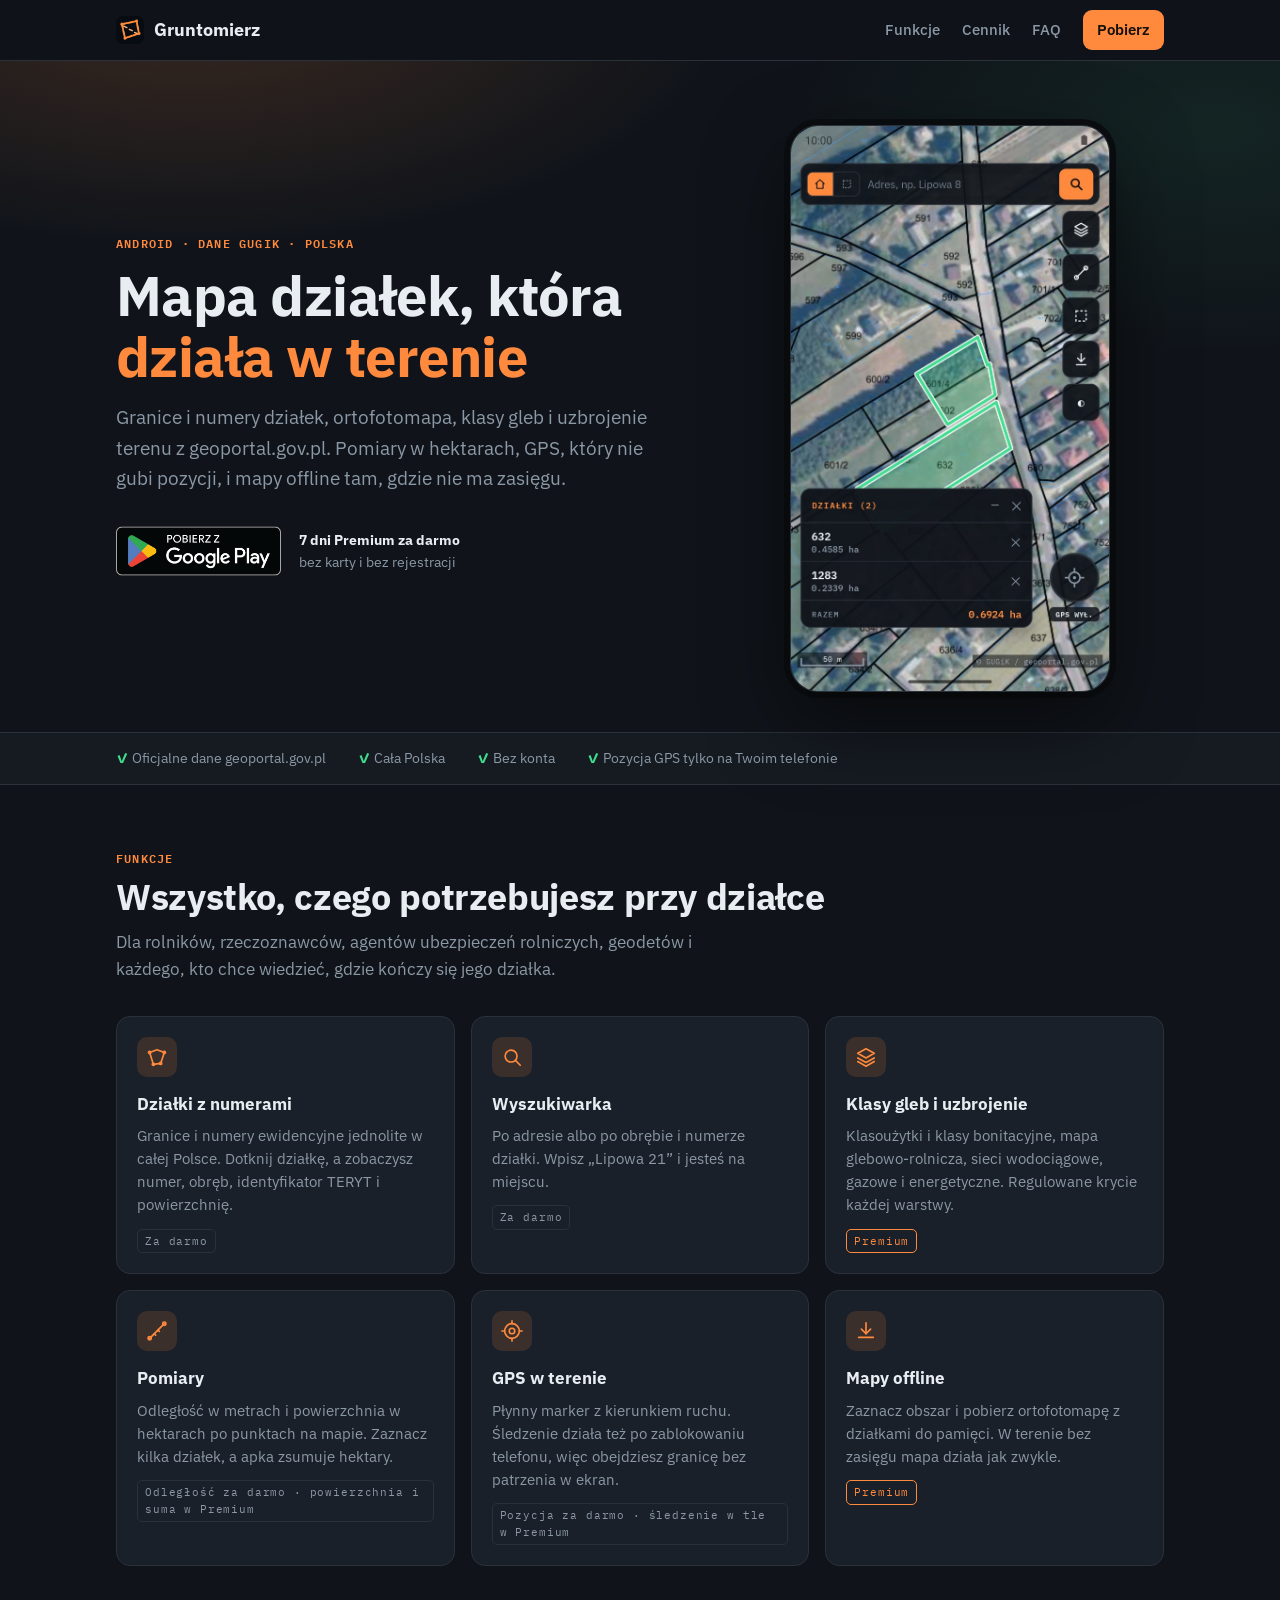
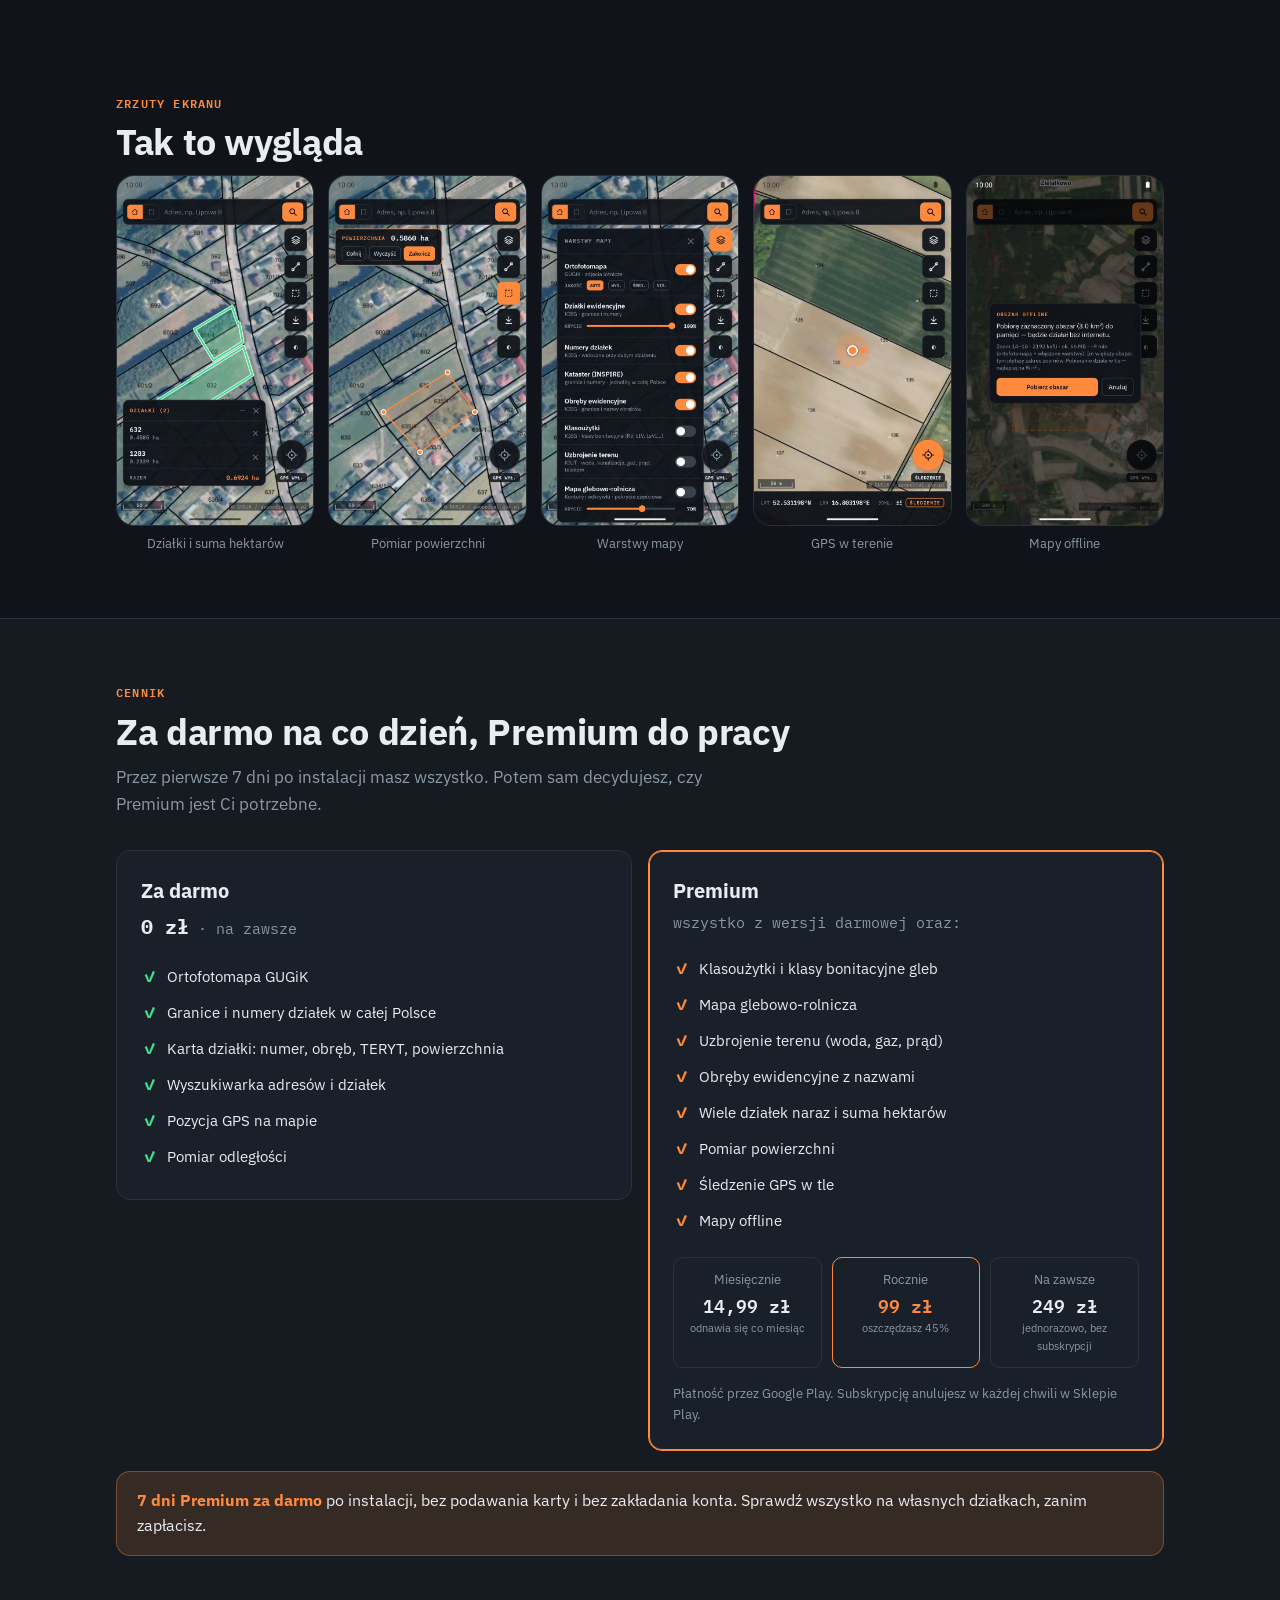
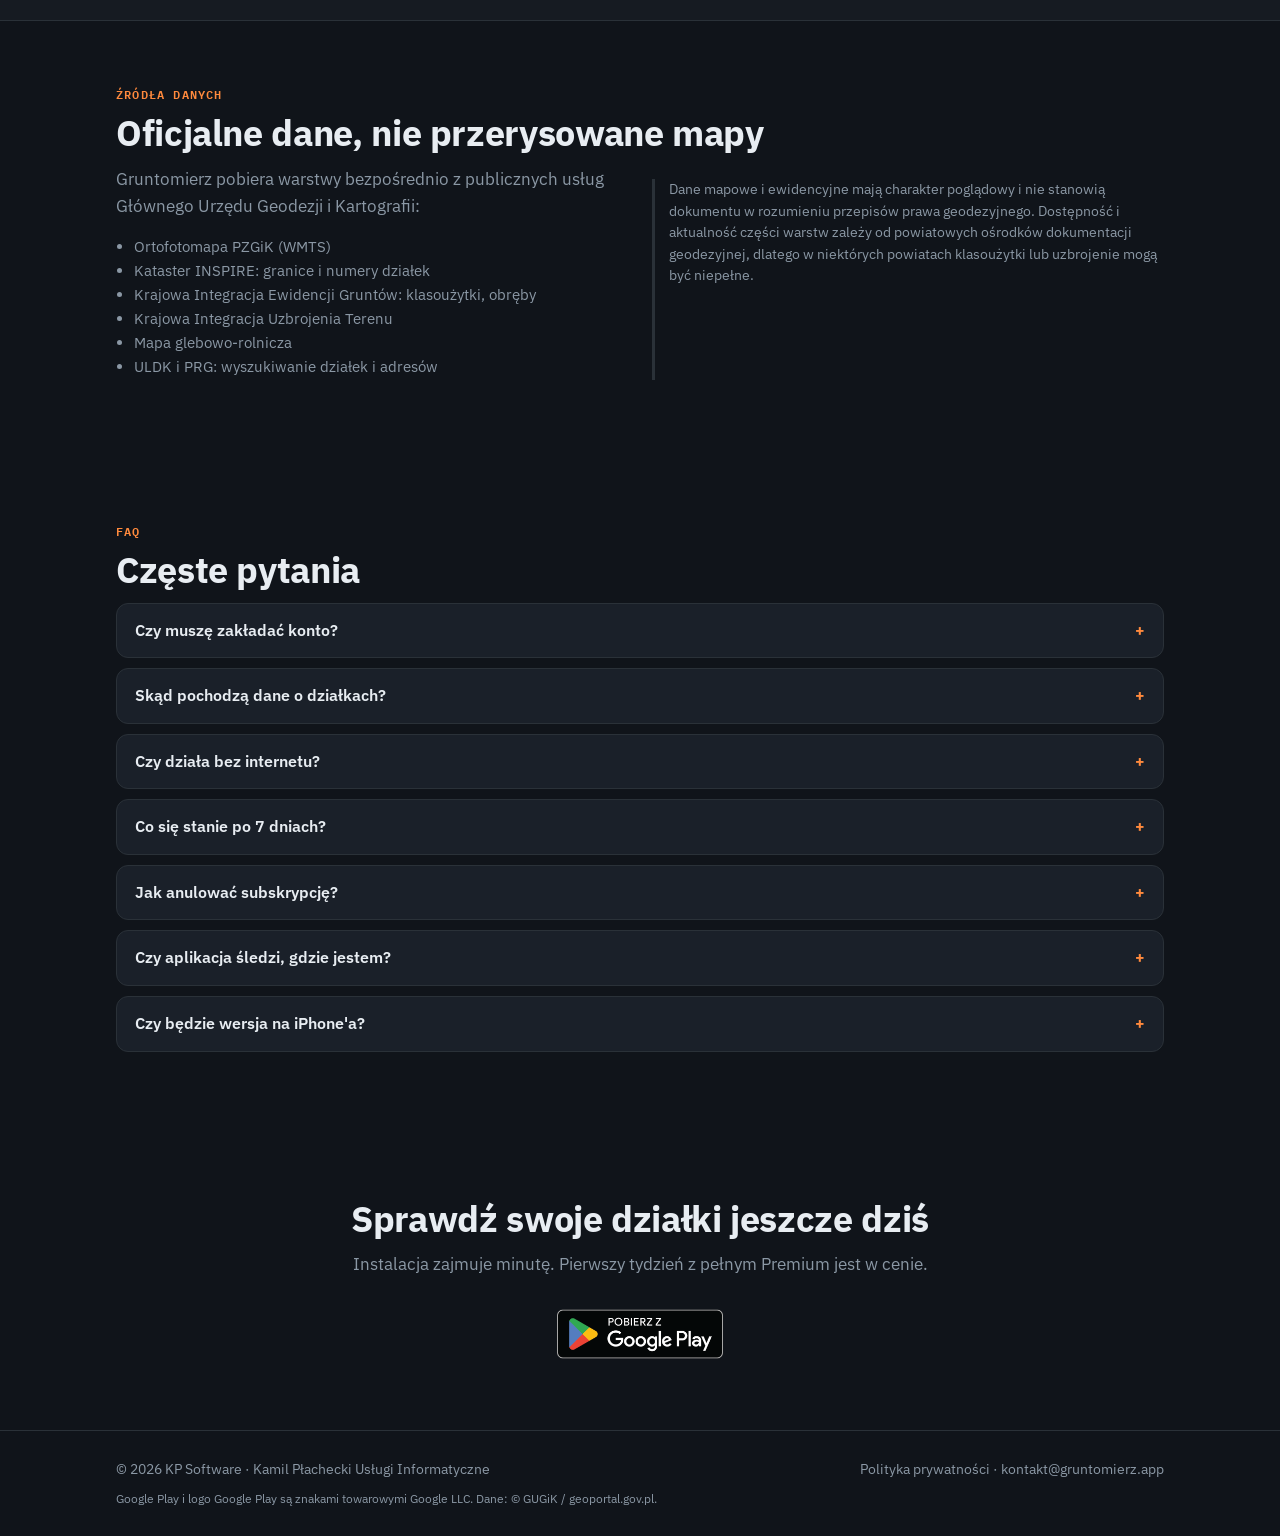
==== commit a1e0bf61: "Landing: „pole” → „teren”/„działka” Co-Authored-By: Claude Fable 5.1 <noreply@anthropic.com>" ====
--- a/index.html
+++ b/index.html
@@ -58,7 +58,7 @@
   <div class="wrap">
     <div>
       <div class="mono">Android · dane GUGiK · Polska</div>
-      <h1>Mapa działek, która <em>działa w polu</em></h1>
+      <h1>Mapa działek, która <em>działa w terenie</em></h1>
       <p class="lead">Granice i numery działek, ortofotomapa, klasy gleb i uzbrojenie terenu z geoportal.gov.pl. Pomiary w hektarach, GPS, który nie gubi pozycji, i mapy offline tam, gdzie nie ma zasięgu.</p>
       <div class="badges">
         <a href="https://play.google.com/store/apps/details?id=pl.gruntomierz.app"><img class="play" src="assets/google-play-badge-pl.png" alt="Pobierz z Google Play"></a>
@@ -82,7 +82,7 @@
   <div class="wrap">
     <div class="mono">Funkcje</div>
     <h2>Wszystko, czego potrzebujesz przy działce</h2>
-    <p class="sub">Dla rolników, rzeczoznawców, agentów ubezpieczeń rolniczych, geodetów i każdego, kto chce wiedzieć, gdzie kończy się jego pole.</p>
+    <p class="sub">Dla rolników, rzeczoznawców, agentów ubezpieczeń rolniczych, geodetów i każdego, kto chce wiedzieć, gdzie kończy się jego działka.</p>
     <div class="grid">
       <div class="card">
         <div class="ico"><svg viewBox="0 0 24 24"><path d="M4 7l8-3 8 3-4 12-8 1z"/><circle cx="4" cy="7" r="1.2"/><circle cx="20" cy="7" r="1.2"/><circle cx="16" cy="19" r="1.2"/><circle cx="8" cy="20" r="1.2"/></svg></div>
@@ -117,7 +117,7 @@
       <div class="card">
         <div class="ico"><svg viewBox="0 0 24 24"><path d="M12 3v12"/><path d="M7 10l5 5 5-5"/><path d="M4 19h16"/></svg></div>
         <h3>Mapy offline</h3>
-        <p>Zaznacz obszar i pobierz ortofotomapę z działkami do pamięci. Na polu bez zasięgu mapa działa jak zwykle.</p>
+        <p>Zaznacz obszar i pobierz ortofotomapę z działkami do pamięci. W terenie bez zasięgu mapa działa jak zwykle.</p>
         <span class="tag prem">Premium</span>
       </div>
     </div>
@@ -177,7 +177,7 @@
         <p class="note">Płatność przez Google Play. Subskrypcję anulujesz w każdej chwili w Sklepie Play.</p>
       </div>
     </div>
-    <div class="trialbox"><span><b>7 dni Premium za darmo</b> po instalacji, bez podawania karty i bez zakładania konta. Sprawdź wszystko na własnym polu, zanim zapłacisz.</span></div>
+    <div class="trialbox"><span><b>7 dni Premium za darmo</b> po instalacji, bez podawania karty i bez zakładania konta. Sprawdź wszystko na własnych działkach, zanim zapłacisz.</span></div>
   </div>
 </section>
 
@@ -208,7 +208,7 @@
     <h2>Częste pytania</h2>
     <details><summary>Czy muszę zakładać konto?</summary><p>Nie. Aplikacja nie ma logowania ani rejestracji. Zakup Premium jest przypisany do Twojego konta Google w Sklepie Play i sam przenosi się na nowy telefon.</p></details>
     <details><summary>Skąd pochodzą dane o działkach?</summary><p>Z publicznych usług geoportal.gov.pl prowadzonych przez GUGiK, tych samych, z których korzystają urzędy. Aplikacja nie ma własnej kopii danych, więc widzisz to, co aktualnie publikuje geoportal.</p></details>
-    <details><summary>Czy działa bez internetu?</summary><p>Tak, po pobraniu obszaru offline (Premium). Zaznaczasz prostokąt na mapie, apka zapisuje ortofotomapę i włączone warstwy w pamięci telefonu i na polu bez zasięgu wszystko działa jak zwykle. Wyszukiwarka i karta działki wymagają internetu.</p></details>
+    <details><summary>Czy działa bez internetu?</summary><p>Tak, po pobraniu obszaru offline (Premium). Zaznaczasz prostokąt na mapie, apka zapisuje ortofotomapę i włączone warstwy w pamięci telefonu i w terenie bez zasięgu wszystko działa jak zwykle. Wyszukiwarka i karta działki wymagają internetu.</p></details>
     <details><summary>Co się stanie po 7 dniach?</summary><p>Aplikacja przełącza się w wersję darmową: mapa działek z numerami, wyszukiwarka, pozycja GPS i pomiar odległości zostają na zawsze. Funkcje Premium pokazują kłódkę i można je odblokować w każdej chwili.</p></details>
     <details><summary>Jak anulować subskrypcję?</summary><p>W Sklepie Play: Płatności i subskrypcje → Subskrypcje → Gruntomierz Premium → Anuluj. Dostęp trwa do końca opłaconego okresu. Jeśli nie lubisz subskrypcji, wybierz plan „Na zawsze”.</p></details>
     <details><summary>Czy aplikacja śledzi, gdzie jestem?</summary><p>Pozycja GPS jest przetwarzana wyłącznie na telefonie i nigdzie nie jest wysyłana ani zapisywana. Szczegóły w <a href="polityka-prywatnosci.html">polityce prywatności</a>.</p></details>
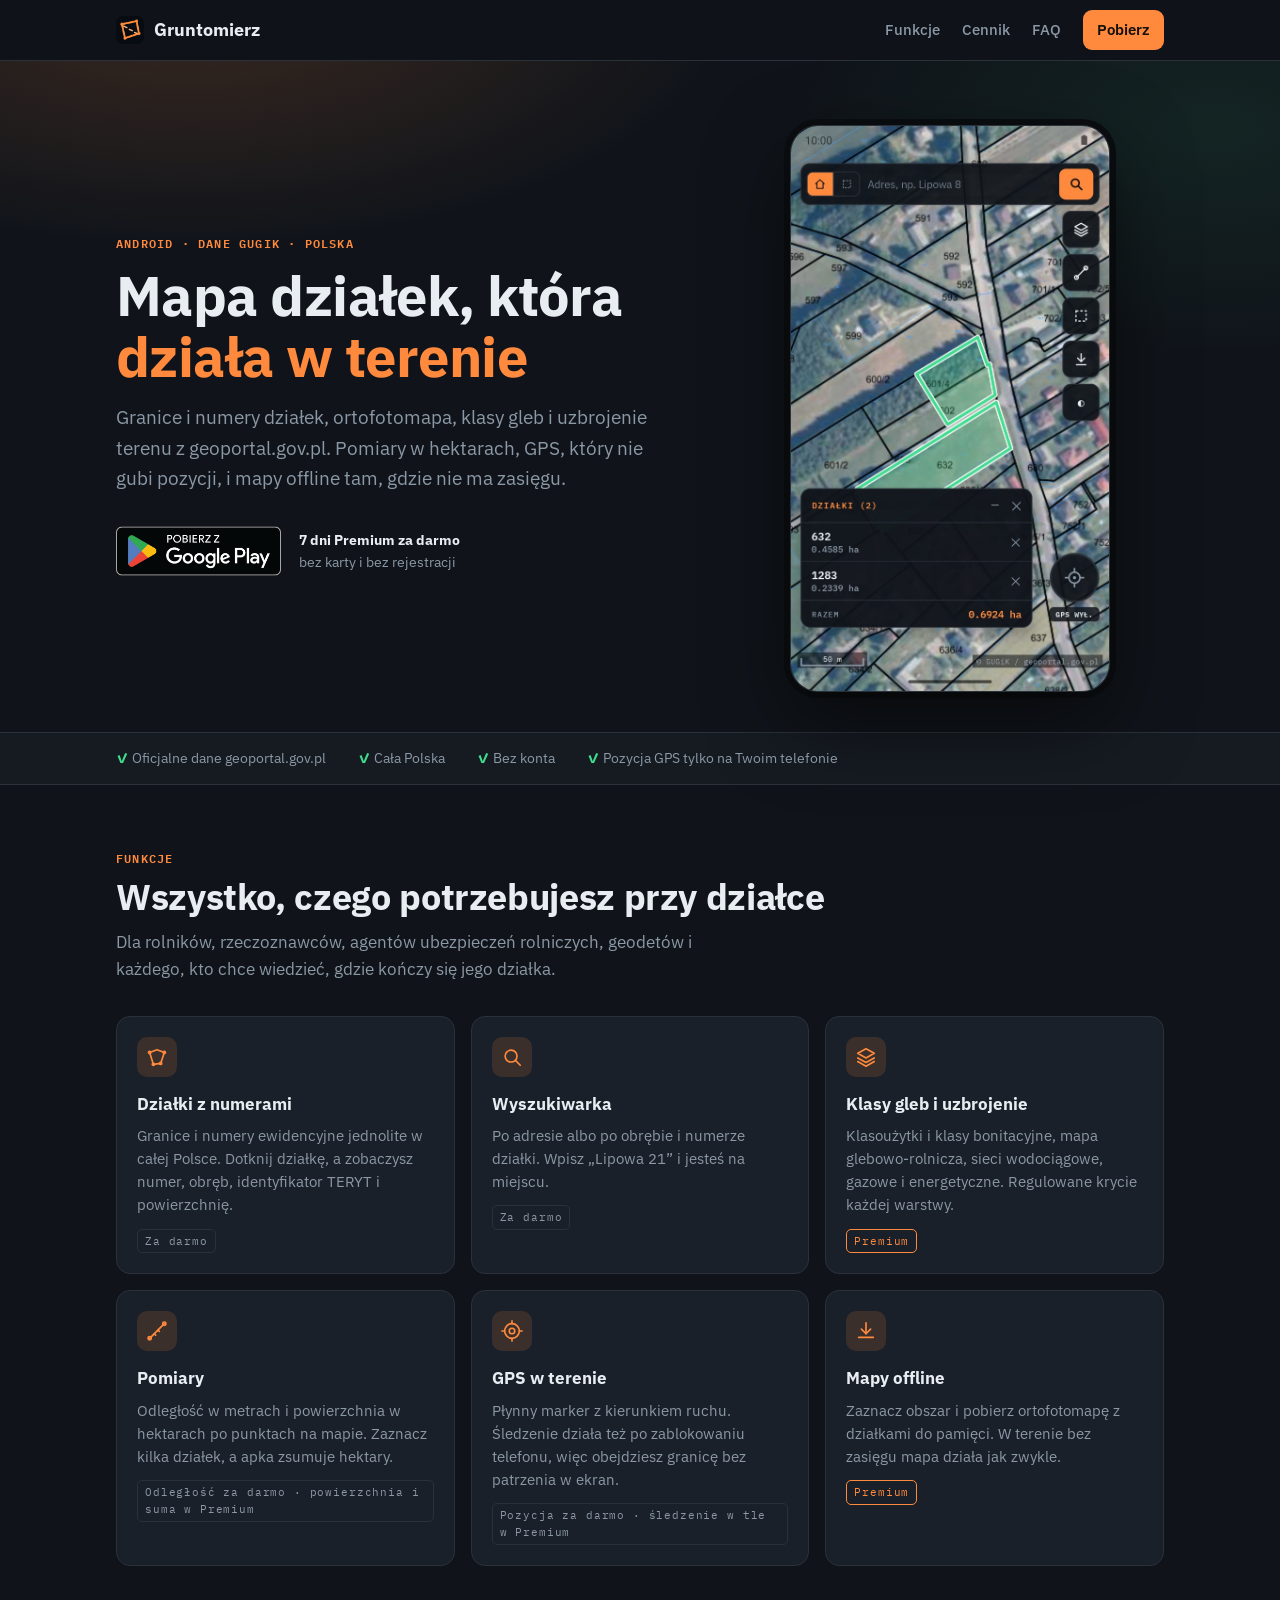
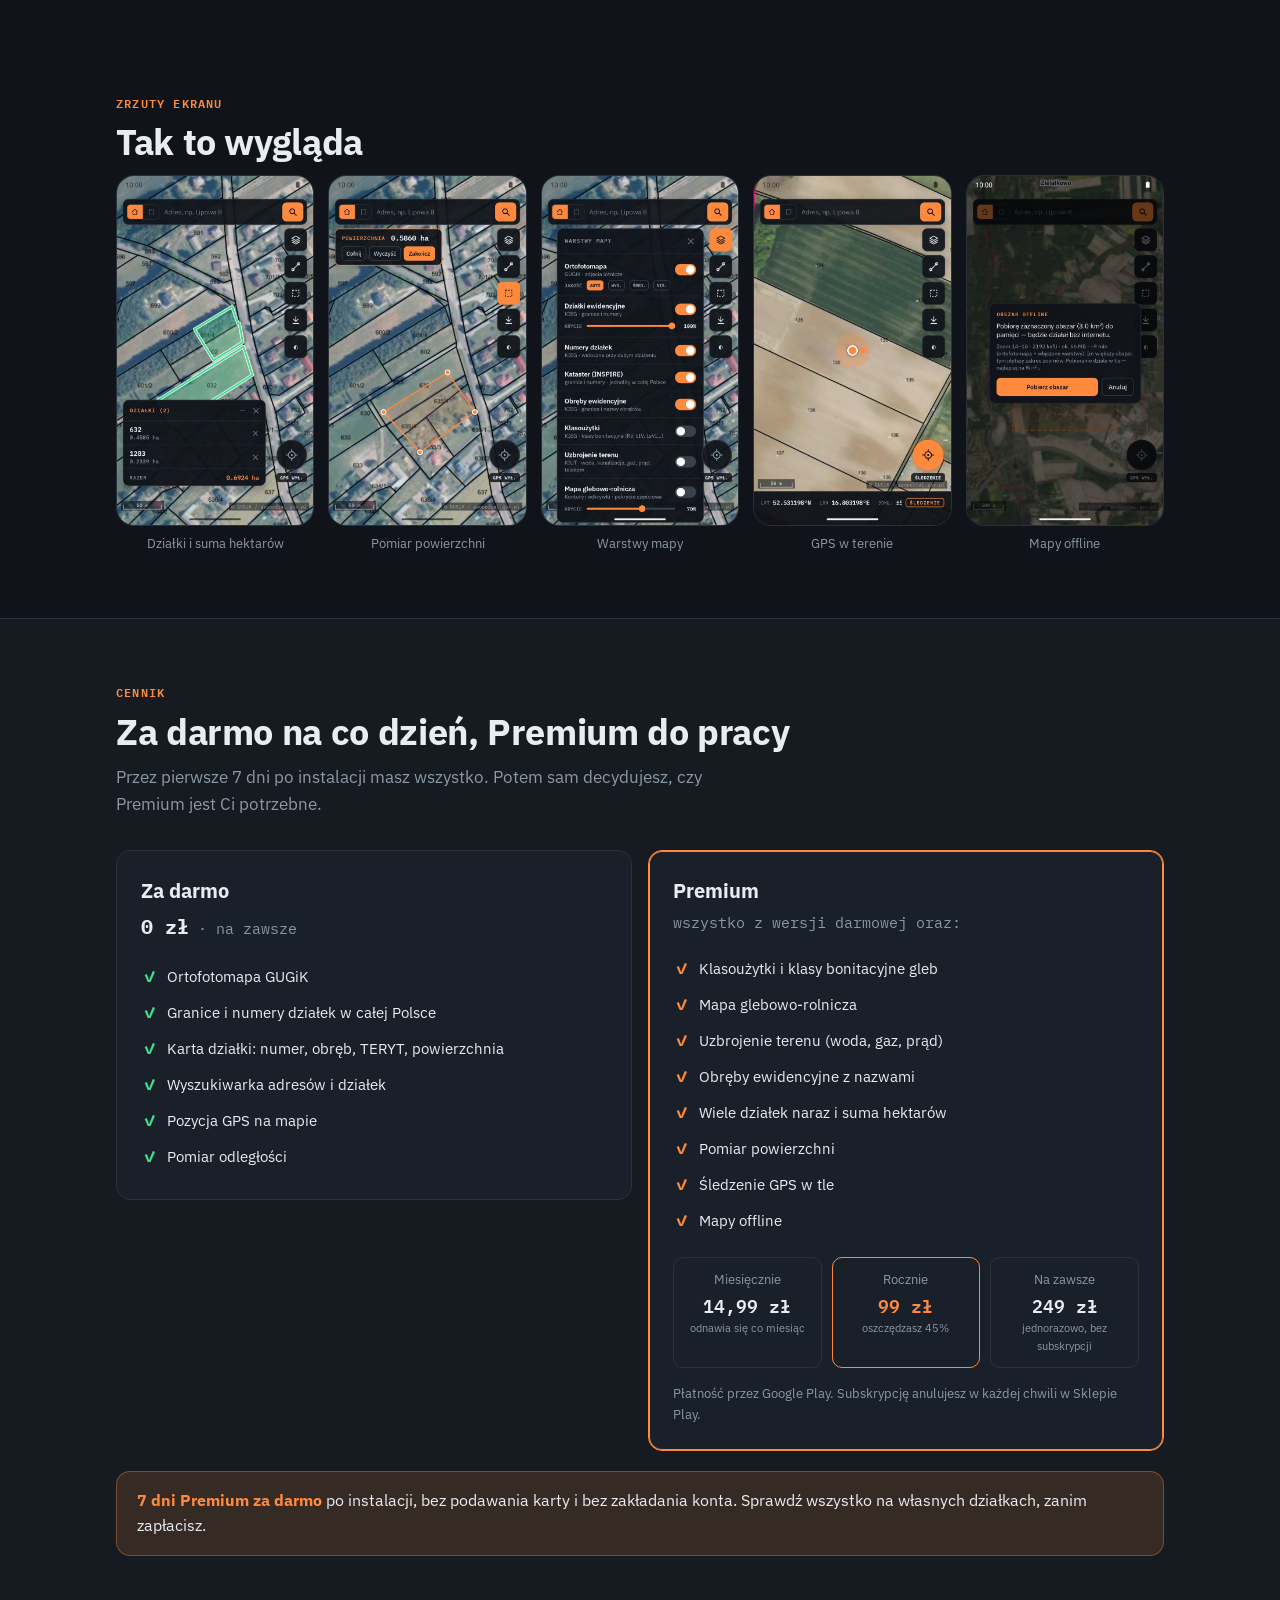
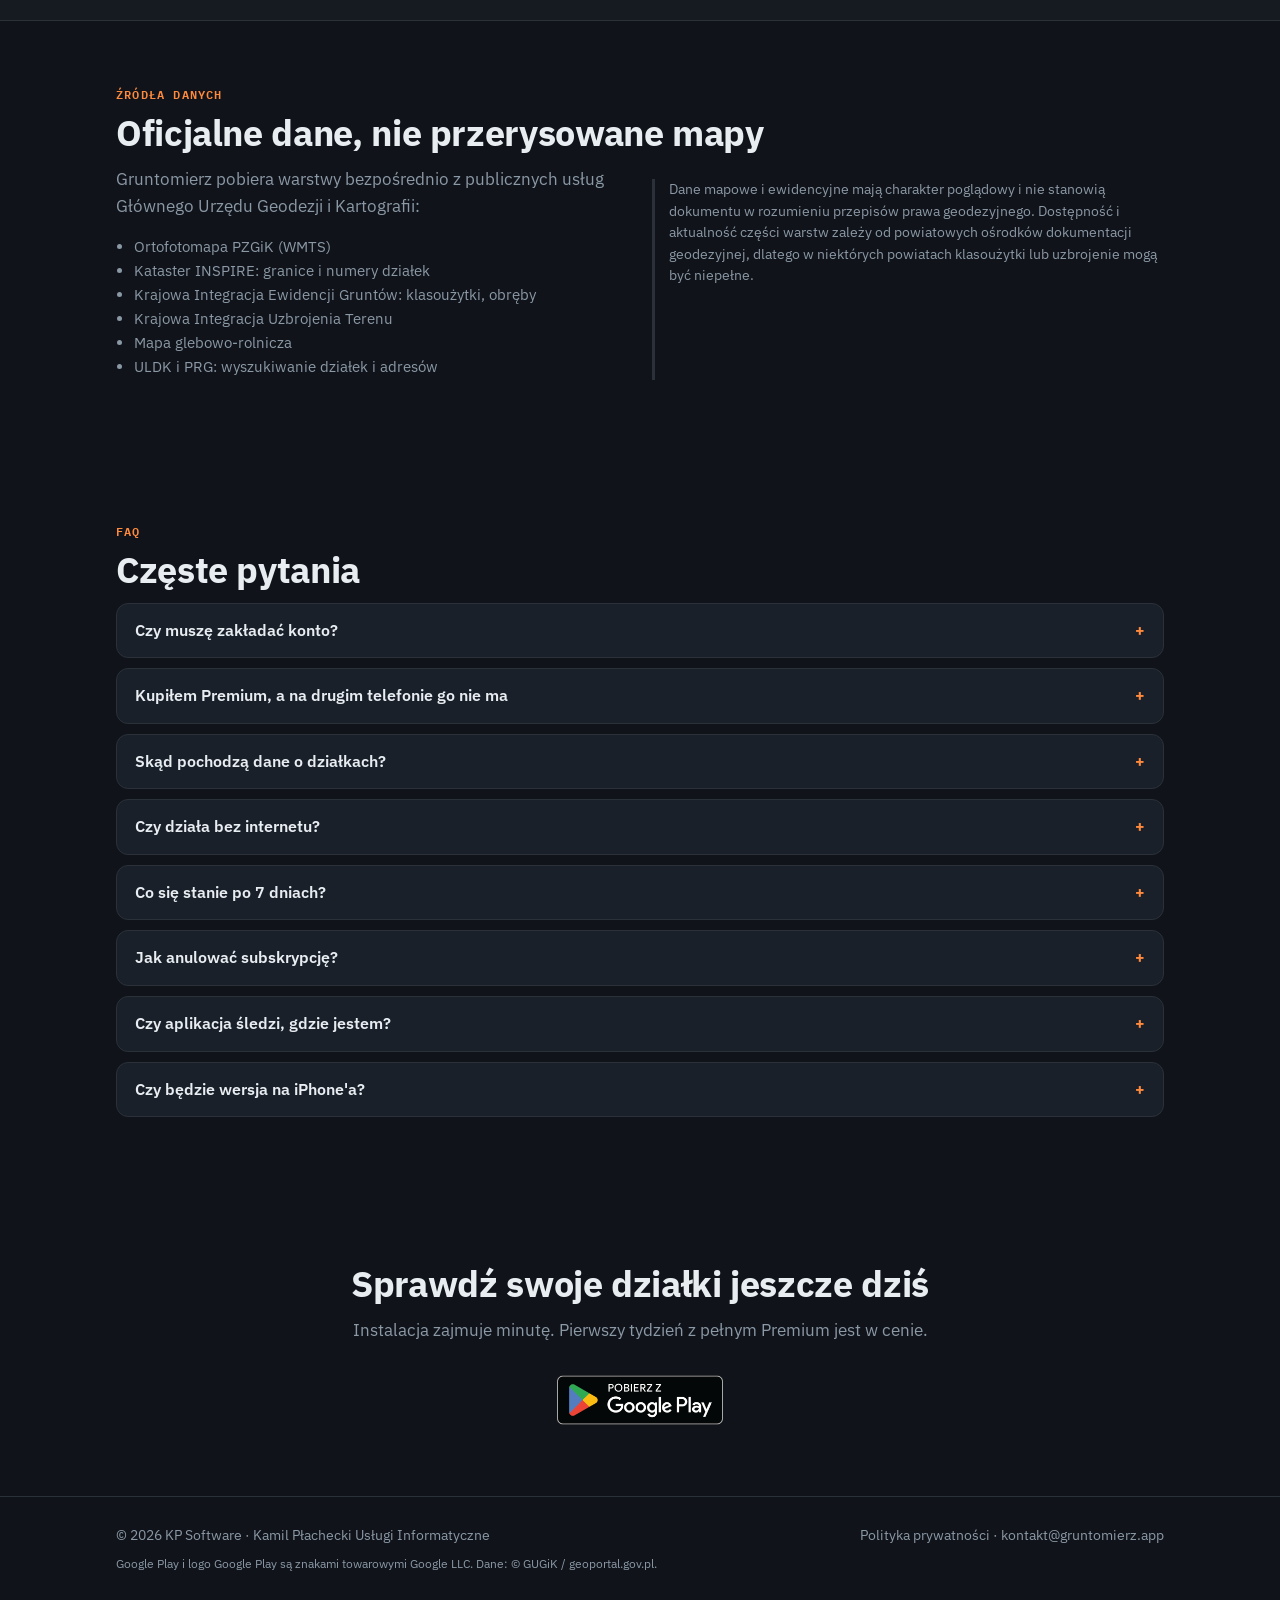
==== commit 80e466bc: "FAQ: zakup przypisany do konta instalacji; Premium na drugim telefonie Co-Authored-By: Claude Fable " ====
--- a/index.html
+++ b/index.html
@@ -206,7 +206,8 @@
   <div class="wrap">
     <div class="mono">FAQ</div>
     <h2>Częste pytania</h2>
-    <details><summary>Czy muszę zakładać konto?</summary><p>Nie. Aplikacja nie ma logowania ani rejestracji. Zakup Premium jest przypisany do Twojego konta Google w Sklepie Play i sam przenosi się na nowy telefon.</p></details>
+    <details><summary>Czy muszę zakładać konto?</summary><p>Nie. Aplikacja nie ma logowania ani rejestracji. Zakup Premium jest przypisany do konta Google, z którego zainstalowałeś aplikację ze Sklepu Play, i sam przenosi się na inne urządzenia z tym kontem.</p></details>
+    <details><summary>Kupiłem Premium, a na drugim telefonie go nie ma</summary><p>Sklep Play przypisuje zakup do konta, z którego aplikacja została zainstalowana na danym urządzeniu, nie do konta domyślnego telefonu. Jeśli masz kilka kont Google, odinstaluj Gruntomierz, w Sklepie Play przełącz się na konto, na którym kupiłeś Premium, zainstaluj ponownie i dotknij gwiazdki → „Przywróć zakupy”. Jeśli Sklep Play na tym urządzeniu jeszcze nie zsynchronizował zakupów, otwórz w nim Płatności i subskrypcje → Subskrypcje, a potem ponów „Przywróć zakupy”.</p></details>
     <details><summary>Skąd pochodzą dane o działkach?</summary><p>Z publicznych usług geoportal.gov.pl prowadzonych przez GUGiK, tych samych, z których korzystają urzędy. Aplikacja nie ma własnej kopii danych, więc widzisz to, co aktualnie publikuje geoportal.</p></details>
     <details><summary>Czy działa bez internetu?</summary><p>Tak, po pobraniu obszaru offline (Premium). Zaznaczasz prostokąt na mapie, apka zapisuje ortofotomapę i włączone warstwy w pamięci telefonu i w terenie bez zasięgu wszystko działa jak zwykle. Wyszukiwarka i karta działki wymagają internetu.</p></details>
     <details><summary>Co się stanie po 7 dniach?</summary><p>Aplikacja przełącza się w wersję darmową: mapa działek z numerami, wyszukiwarka, pozycja GPS i pomiar odległości zostają na zawsze. Funkcje Premium pokazują kłódkę i można je odblokować w każdej chwili.</p></details>
